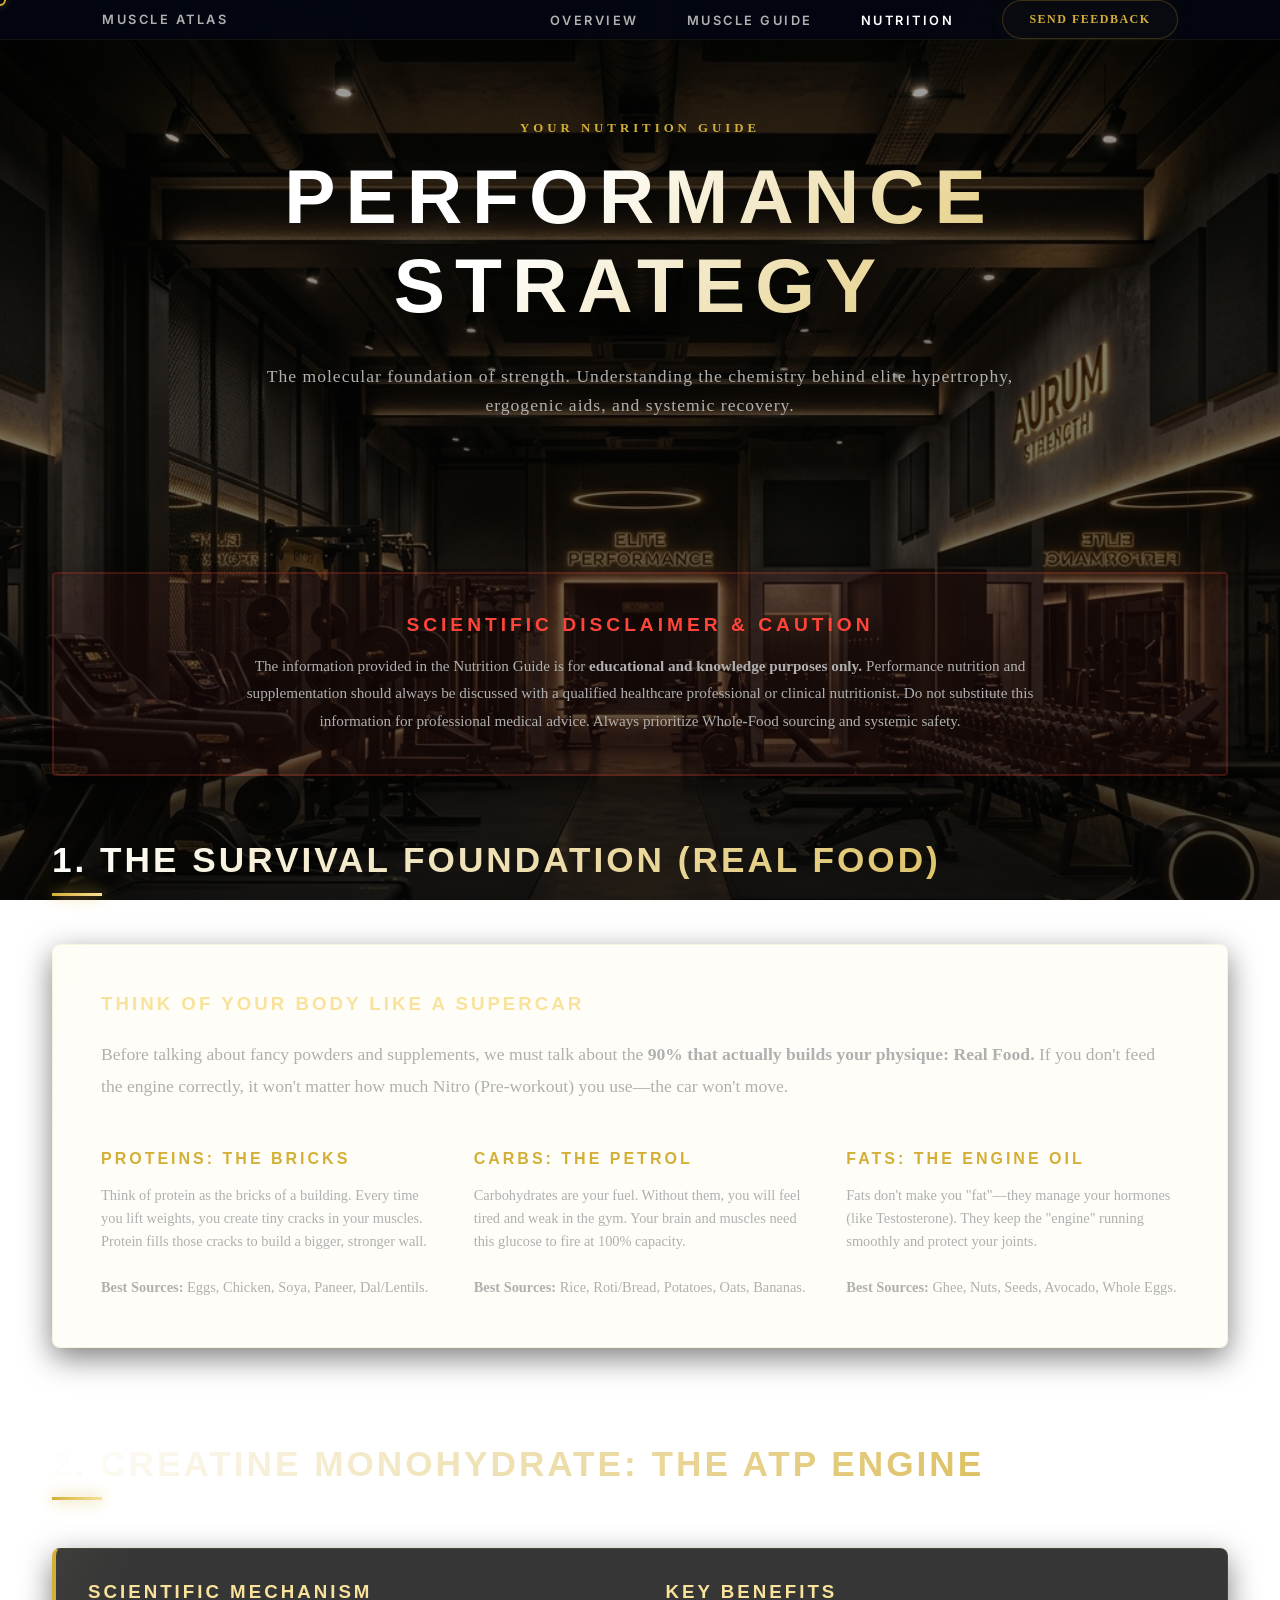
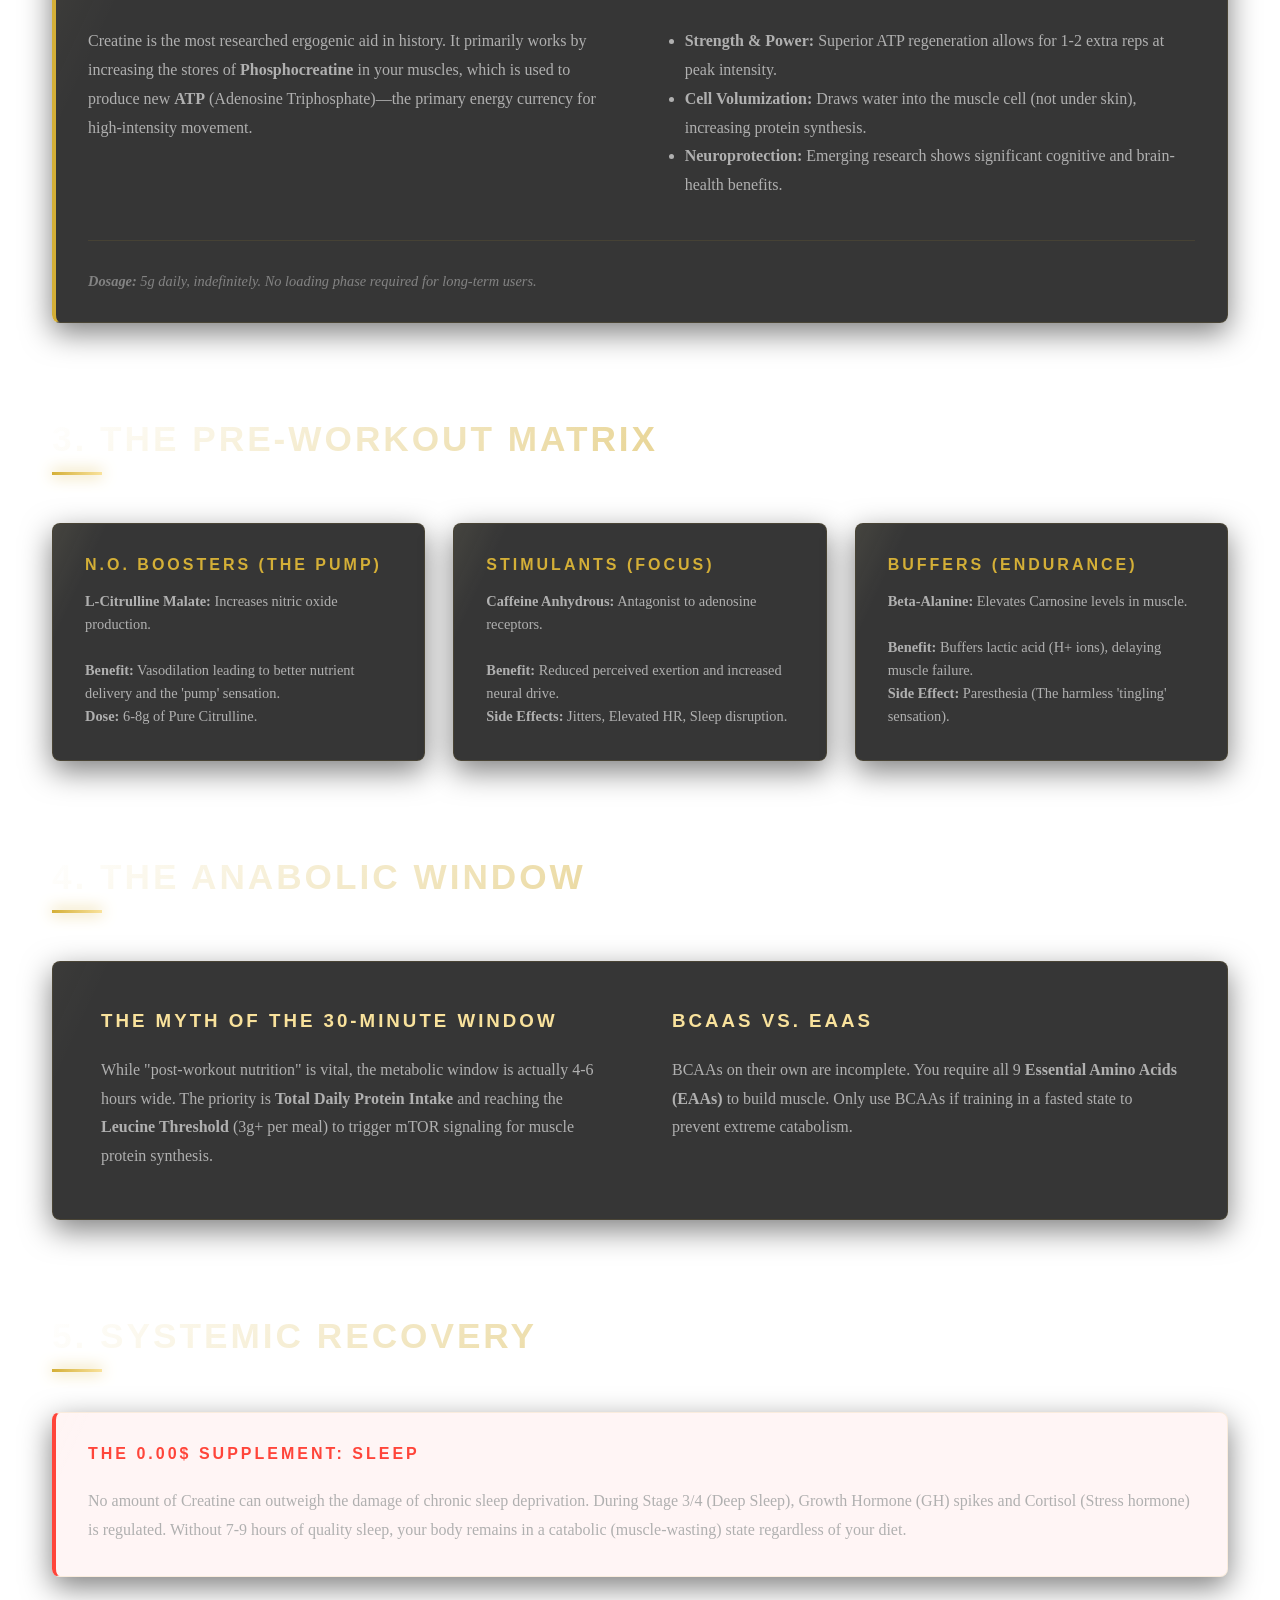
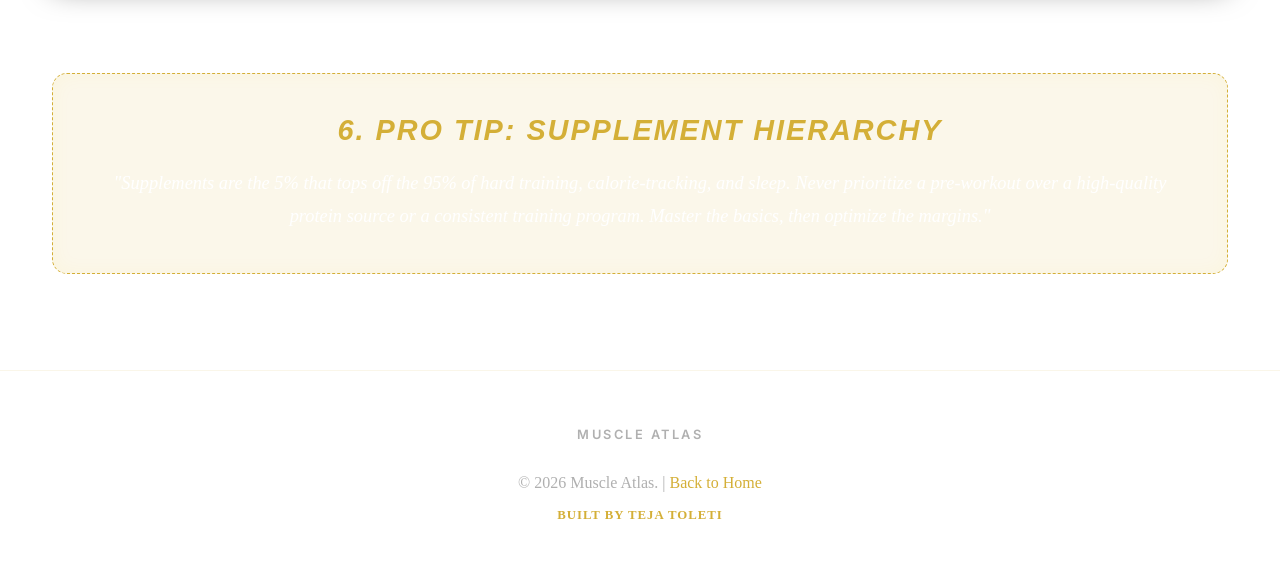
==== nutrition.html @ 6ab1ec45 "Initial commit: Muscle Atlas deployment platform" ====
<!DOCTYPE html>
<html lang="en">
<head>
    <meta charset="UTF-8">
    <meta name="viewport" content="width=device-width, initial-scale=1.0">
    <title>Nutrition Guide | Performance Supplements & Nutrition</title>
    <link rel="stylesheet" href="css/style.css">
</head>
<body style="background: linear-gradient(rgba(5, 5, 5, 0.35), rgba(5, 5, 5, 0.75)), url('assets/hero_bg.png'); background-attachment: fixed; background-size: cover;">
    <nav>
        <a href="index.html" class="logo">MUSCLE ATLAS</a>
        <ul class="nav-links">
            <li><a href="index.html" class="nav-link">Overview</a></li>
            <li><a href="index.html#atlas" class="nav-link">Muscle Guide</a></li>
            <li><a href="nutrition.html" class="nav-link active">Nutrition</a></li>
            <li><a href="mailto:tejatoleti12@gmail.com?subject=Muscle%20Atlas%20Feedback" id="feedback-btn" class="btn btn-pill-glow">Send Feedback</a></li>
        </ul>
    </nav>

    <header class="muscle-hero" style="background: transparent; height: 60vh; display: flex; align-items: center; justify-content: center; text-align: center; position: relative;">
        <div class="container content-section" style="position:relative; z-index:1;">
            <p style="color:var(--accent-color); font-weight:700; letter-spacing:4px; font-size:0.8rem; text-transform:uppercase; margin-bottom:1rem;">YOUR NUTRITION GUIDE</p>
            <h1 style="font-size:clamp(2.5rem,6vw,5rem); color: var(--text-primary); letter-spacing: 10px; margin-bottom: 2rem;">PERFORMANCE STRATEGY</h1>
            <p style="color:var(--text-secondary); font-weight:500; letter-spacing:1px; font-size:1.1rem; max-width: 750px; margin: 0 auto; line-height: 1.6;">
                The molecular foundation of strength. Understanding the chemistry behind elite hypertrophy, ergogenic aids, and systemic recovery.
            </p>
        </div>
    </header>

    <section class="container" style="margin-top: 2rem;">
        
        <!-- 0. KNOWLEDGE & SAFETY PROTOCOL (Cautionary Phase) -->
        <div class="content-section" style="margin-bottom: 4rem;">
            <div class="glass-card" style="background: rgba(255, 69, 58, 0.05); border: 2px solid rgba(255, 69, 58, 0.2); border-radius: 4px; padding: 2.5rem; text-align: center;">
                <h2 style="color: #ff453a; font-size: 1.2rem; letter-spacing: 4px; margin-bottom: 1rem;">SCIENTIFIC DISCLAIMER & CAUTION</h2>
                <p style="color: var(--text-secondary); max-width: 800px; margin: 0 auto; line-height: 1.8; font-size: 0.95rem;">
                    The information provided in the Nutrition Guide is for <strong>educational and knowledge purposes only.</strong> Performance nutrition and supplementation should always be discussed with a qualified healthcare professional or clinical nutritionist. Do not substitute this information for professional medical advice. Always prioritize Whole-Food sourcing and systemic safety.
                </p>
            </div>
        </div>

        <!-- 1. The Real Food Foundation (Updated numbering) -->
        <div class="content-section" style="margin-bottom: 6rem;">
            <h2 class="section-title" style="text-align: left; color: var(--text-primary); margin-bottom: 3rem;">1. THE SURVIVAL FOUNDATION (REAL FOOD)</h2>
            <div class="glass-card" style="padding: 3rem; background: rgba(212, 175, 55, 0.03);">
                <div style="margin-bottom: 3rem;">
                    <h3 style="color: var(--highlight-gold); margin-bottom: 1.5rem;">Think of your Body like a Supercar</h3>
                    <p style="color: var(--text-secondary); line-height: 1.8; font-size: 1.1rem;">
                        Before talking about fancy powders and supplements, we must talk about the <strong>90% that actually builds your physique: Real Food.</strong> If you don't feed the engine correctly, it won't matter how much Nitro (Pre-workout) you use—the car won't move.
                    </p>
                </div>

                <div class="grid-cols-3" style="gap: 2.5rem;">
                    <div>
                        <h4 style="color: var(--accent-color); margin-bottom: 1rem;">Proteins: The Bricks</h4>
                        <p style="color: var(--text-secondary); font-size: 0.9rem; line-height: 1.6;">
                            Think of protein as the bricks of a building. Every time you lift weights, you create tiny cracks in your muscles. Protein fills those cracks to build a bigger, stronger wall.<br><br>
                            <strong>Best Sources:</strong> Eggs, Chicken, Soya, Paneer, Dal/Lentils.
                        </p>
                    </div>
                    <div>
                        <h4 style="color: var(--accent-color); margin-bottom: 1rem;">Carbs: The Petrol</h4>
                        <p style="color: var(--text-secondary); font-size: 0.9rem; line-height: 1.6;">
                            Carbohydrates are your fuel. Without them, you will feel tired and weak in the gym. Your brain and muscles need this glucose to fire at 100% capacity.<br><br>
                            <strong>Best Sources:</strong> Rice, Roti/Bread, Potatoes, Oats, Bananas.
                        </p>
                    </div>
                    <div>
                        <h4 style="color: var(--accent-color); margin-bottom: 1rem;">Fats: The Engine Oil</h4>
                        <p style="color: var(--text-secondary); font-size: 0.9rem; line-height: 1.6;">
                            Fats don't make you "fat"—they manage your hormones (like Testosterone). They keep the "engine" running smoothly and protect your joints.<br><br>
                            <strong>Best Sources:</strong> Ghee, Nuts, Seeds, Avocado, Whole Eggs.
                        </p>
                    </div>
                </div>
            </div>
        </div>

        <!-- 2. Creatine Monohydrate -->
        <div class="content-section" style="margin-bottom: 6rem;">
            <h2 class="section-title" style="text-align: left; color: var(--text-primary); margin-bottom: 3rem;">2. CREATINE MONOHYDRATE: THE ATP ENGINE</h2>
            <div class="glass-card" style="border-left: 4px solid var(--accent-color);">
                <div class="grid-cols-2" style="gap: 3rem;">
                    <div>
                        <h3 style="color: var(--highlight-gold); margin-bottom: 1.5rem;">Scientific Mechanism</h3>
                        <p style="color: var(--text-secondary); line-height: 1.8; font-size: 1rem;">
                            Creatine is the most researched ergogenic aid in history. It primarily works by increasing the stores of <strong>Phosphocreatine</strong> in your muscles, which is used to produce new <strong>ATP</strong> (Adenosine Triphosphate)—the primary energy currency for high-intensity movement.
                        </p>
                    </div>
                    <div>
                        <h3 style="color: var(--highlight-gold); margin-bottom: 1.5rem;">Key Benefits</h3>
                        <ul style="color: var(--text-secondary); line-height: 1.8; padding-left: 1.2rem;">
                            <li><strong>Strength & Power:</strong> Superior ATP regeneration allows for 1-2 extra reps at peak intensity.</li>
                            <li><strong>Cell Volumization:</strong> Draws water into the muscle cell (not under skin), increasing protein synthesis.</li>
                            <li><strong>Neuroprotection:</strong> Emerging research shows significant cognitive and brain-health benefits.</li>
                        </ul>
                    </div>
                </div>
                <div style="margin-top: 2.5rem; padding-top: 2rem; border-top: 1px solid rgba(212, 175, 55, 0.1);">
                    <p style="color: var(--text-muted); font-size: 0.9rem; font-style: italic;">
                        <strong>Dosage:</strong> 5g daily, indefinitely. No loading phase required for long-term users.
                    </p>
                </div>
            </div>
        </div>

        <!-- 3. Pre-Workout Optimization -->
        <div class="content-section" style="margin-bottom: 6rem;">
            <h2 class="section-title" style="text-align: left; color: var(--text-primary); margin-bottom: 3rem;">3. THE PRE-WORKOUT MATRIX</h2>
            <div class="grid-cols-3">
                <div class="glass-card">
                    <h4 style="color: var(--accent-color); margin-bottom: 1rem;">N.O. Boosters (The Pump)</h4>
                    <p style="color: var(--text-secondary); font-size: 0.9rem; line-height: 1.6;">
                        <strong>L-Citrulline Malate:</strong> Increases nitric oxide production. <br><br>
                        <strong>Benefit:</strong> Vasodilation leading to better nutrient delivery and the 'pump' sensation. <br>
                        <strong>Dose:</strong> 6-8g of Pure Citrulline.
                    </p>
                </div>
                <div class="glass-card">
                    <h4 style="color: var(--accent-color); margin-bottom: 1rem;">Stimulants (Focus)</h4>
                    <p style="color: var(--text-secondary); font-size: 0.9rem; line-height: 1.6;">
                        <strong>Caffeine Anhydrous:</strong> Antagonist to adenosine receptors.<br><br>
                        <strong>Benefit:</strong> Reduced perceived exertion and increased neural drive. <br>
                        <strong>Side Effects:</strong> Jitters, Elevated HR, Sleep disruption.
                    </p>
                </div>
                <div class="glass-card">
                    <h4 style="color: var(--accent-color); margin-bottom: 1rem;">Buffers (Endurance)</h4>
                    <p style="color: var(--text-secondary); font-size: 0.9rem; line-height: 1.6;">
                        <strong>Beta-Alanine:</strong> Elevates Carnosine levels in muscle.<br><br>
                        <strong>Benefit:</strong> Buffers lactic acid (H+ ions), delaying muscle failure.<br>
                        <strong>Side Effect:</strong> Paresthesia (The harmless 'tingling' sensation).
                    </p>
                </div>
            </div>
        </div>

        <!-- 4. Anabolic Timing & BCAAs -->
        <div class="content-section" style="margin-bottom: 6rem;">
            <h2 class="section-title" style="text-align: left; color: var(--text-primary); margin-bottom: 3rem;">4. THE ANABOLIC WINDOW</h2>
            <div class="glass-card" style="padding: 3rem;">
                <div class="grid-cols-2" style="gap: 4rem;">
                    <div>
                        <h3 style="color: var(--highlight-gold); margin-bottom: 1.5rem;">The Myth of the 30-Minute Window</h3>
                        <p style="color: var(--text-secondary); line-height: 1.8;">
                            While "post-workout nutrition" is vital, the metabolic window is actually 4-6 hours wide. The priority is <strong>Total Daily Protein Intake</strong> and reaching the <strong>Leucine Threshold</strong> (3g+ per meal) to trigger mTOR signaling for muscle protein synthesis.
                        </p>
                    </div>
                    <div>
                        <h3 style="color: var(--highlight-gold); margin-bottom: 1.5rem;">BCAAs vs. EAAs</h3>
                        <p style="color: var(--text-secondary); line-height: 1.8;">
                            BCAAs on their own are incomplete. You require all 9 <strong>Essential Amino Acids (EAAs)</strong> to build muscle. Only use BCAAs if training in a fasted state to prevent extreme catabolism.
                        </p>
                    </div>
                </div>
            </div>
        </div>

        <!-- 5. Sleep & Cortisol -->
        <div class="content-section" style="margin-bottom: 6rem;">
            <h2 class="section-title" style="text-align: left; color: var(--text-primary);">5. SYSTEMIC RECOVERY</h2>
            <div class="glass-card" style="background: rgba(255, 69, 58, 0.05); border-left: 4px solid #ff453a;">
                <h4 style="color: #ff453a; margin-bottom: 1.5rem;">The 0.00$ Supplement: Sleep</h4>
                <p style="color: var(--text-secondary); line-height: 1.8;">
                    No amount of Creatine can outweigh the damage of chronic sleep deprivation. During Stage 3/4 (Deep Sleep), Growth Hormone (GH) spikes and Cortisol (Stress hormone) is regulated. Without 7-9 hours of quality sleep, your body remains in a catabolic (muscle-wasting) state regardless of your diet.
                </p>
            </div>
        </div>

        <!-- 6. Pro Tip -->
        <div class="content-section pro-tip" style="margin-bottom: 6rem;">
            <h2>6. PRO TIP: SUPPLEMENT HIERARCHY</h2>
            <p>"Supplements are the 5% that tops off the 95% of hard training, calorie-tracking, and sleep. Never prioritize a pre-workout over a high-quality protein source or a consistent training program. Master the basics, then optimize the margins."</p>
        </div>

    </section>

    <footer style="text-align: center; padding: 3rem 0; border-top: 1px solid rgba(201, 162, 39, 0.1); margin-top: 4rem;">
        <div class="logo" style="margin-bottom: 1.5rem;"><a href="index.html" style="color: inherit; text-decoration: none;">MUSCLE ATLAS</a></div>
        <p style="margin-bottom: 1rem; color: var(--text-secondary);">&copy; 2026 Muscle Atlas. | <a href="index.html" style="color: var(--accent-color); text-decoration: none;">Back to Home</a></p>
        <p style="font-weight: 600; color: var(--accent-color); letter-spacing: 1px; font-size: 0.8rem; text-transform: uppercase;">Built by Teja Toleti</p>
    </footer>

    <!-- Static Navigation Elements -->
    <div class="cinematic-atlas-ring"></div>
    <div class="page-sweep"></div>
    
    <script src="js/main.js"></script>
</body>
</html>
---- css/style.css ----
@import url('https://fonts.googleapis.com/css2?family=Inter:wght@300;400;500;600;700;800&family=Orbitron:wght@600;700;800;900&display=swap');

/* ═══════════════════════════════════════════
   DESIGN SYSTEM — MUSCLE ATLAS
   Cyberpunk / High-Voltage Neon Theme
   ═══════════════════════════════════════════ */

:root {
    --bg-dark: #020202;
    --bg-darker: #050505;
    --text-primary: #ffffff;
    --text-secondary: #b0b0b0;
    --text-muted: #838383;
    --accent-color: #d4af37; /* Metallic Gold */
    --accent-glow: rgba(212, 175, 55, 0.1);
    --secondary-gold: #aa8a3a;
    --highlight-gold: #f9e29c;
    --card-bg: rgba(10, 10, 10, 0.82);
    --border-color: rgba(212, 175, 55, 0.12);
    --glass-blur: 16px;
    --transition-smooth: transform 0.6s cubic-bezier(0.16,1,0.3,1), opacity 0.6s cubic-bezier(0.16,1,0.3,1), border-color 0.6s cubic-bezier(0.16,1,0.3,1);
    --transition-fast: transform 0.3s cubic-bezier(0.25,0.46,0.45,0.94), opacity 0.3s cubic-bezier(0.25,0.46,0.45,0.94);
    --gold-shine: linear-gradient(
        120deg,
        transparent 0%,
        transparent 40%,
        rgba(255, 255, 255, 0.35) 50%,
        transparent 60%,
        transparent 100%
    );
}

* {
    margin: 0;
    padding: 0;
    box-sizing: border-box;
    -webkit-font-smoothing: antialiased;
    -moz-osx-font-smoothing: grayscale;
}

html {
    scroll-behavior: smooth;
    overflow-x: hidden;
    width: 100%;
}

body {
    background-color: var(--bg-dark);
    background-image: radial-gradient(circle at top right, rgba(201, 162, 39, 0.05), transparent 40%),
                      radial-gradient(circle at bottom left, rgba(255, 215, 0, 0.03), transparent 40%);
    color: var(--text-primary);
    overflow-x: hidden;
    width: 100%;
    position: relative;
}

h1, h2, h3, h4, h5 {
    font-family: 'Outfit', sans-serif;
    letter-spacing: 3px;
    font-weight: 800;
    text-transform: uppercase;
}

/* ───────────────────────────────────────
   PURE GOLD SWARM BACKGROUND
─────────────────────────────────────── */
.bg-visuals {
    position: fixed;
    inset: 0;
    z-index: -20;
    overflow: hidden;
    pointer-events: none;
    background: #020202; /* Total darkness for the gold swarm */
}

.bg-ambient-glow {
    position: fixed;
    inset: 0;
    z-index: -19;
    background: radial-gradient(circle at 50% 50%, rgba(212, 175, 55, 0.01) 0%, transparent 80%);
    pointer-events: none;
}

/* ───────────────────────────────────────
   WORLD-CLASS PAGE TRANSITIONS
─────────────────────────────────────── */
body.is-loading {
    opacity: 0;
    pointer-events: none;
    will-change: opacity;
}

body.is-transitioning {
    opacity: 0.5;
    transform: scale(0.995);
    filter: blur(2px);
    pointer-events: none;
    transition: opacity 0.4s ease, transform 0.4s ease, filter 0.4s ease;
    will-change: opacity, transform, filter;
}

.page-sweep {
    position: fixed;
    top: 0; 
    left: -110%; 
    width: 110%; 
    height: 100%;
    background: linear-gradient(90deg, transparent, #d4af37, #fef2b2, #d4af37, transparent);
    z-index: 999999999;
    pointer-events: none;
    transform: translate3d(0, 0, 0);
    will-change: transform;
    transition: transform 0.5s cubic-bezier(0.645, 0.045, 0.355, 1);
}

.page-sweep.active {
    transform: translate3d(220%, 0, 0);
}

/* ───────────────────────────────────────
   SECTION REVEAL SYSTEM
─────────────────────────────────────── */
.reveal-section {
    opacity: 0;
    transform: translateY(40px) scale(0.98);
    transition: opacity 1.2s cubic-bezier(0.16, 1, 0.3, 1), transform 1.2s cubic-bezier(0.16, 1, 0.3, 1);
    will-change: transform, opacity;
}

.reveal-section.is-visible {
    opacity: 1;
    transform: translateY(0) scale(1);
}

/* ───────────────────────────────────────
   GLOBAL INTERACTIVE EQUIPMENT BACKGROUND
─────────────────────────────────────── */
#global-equipment-bg {
    position: fixed;
    top: 0; left: 0; width: 100vw; height: 100vh;
    pointer-events: none;
    z-index: -2;
    overflow: hidden;
}

.equip-item {
    position: absolute;
    transition: transform 0.4s cubic-bezier(0.2, 0.8, 0.2, 1);
    will-change: transform;
    display: flex;
    justify-content: center;
    align-items: center;
    pointer-events: auto; /* allow hover */
}

.equip-item svg, .equip-item .emoji-wrapper {
    width: 100%; height: 100%;
    overflow: visible;
    transition: transform 0.4s cubic-bezier(0.2, 0.8, 0.2, 1), opacity 0.4s cubic-bezier(0.2, 0.8, 0.2, 1), filter 0.4s cubic-bezier(0.2, 0.8, 0.2, 1);
    stroke-linecap: round;
    stroke-linejoin: round;
}
.equip-item .emoji-wrapper {
    color: transparent;
    text-shadow: 0 0 0 currentColor;
    display: flex;
    justify-content: center;
    align-items: center;
}

/* Depth Layers */
.layer-bg svg, .layer-bg .emoji-wrapper {
    opacity: 0.85;
    filter: drop-shadow(0 0 15px currentColor) drop-shadow(0 0 30px currentColor);
}

.layer-mid svg, .layer-mid .emoji-wrapper {
    opacity: 0.85;
    filter: drop-shadow(0 0 15px currentColor) drop-shadow(0 0 30px currentColor);
}

.layer-fg svg, .layer-fg .emoji-wrapper {
    opacity: 0.85;
    filter: drop-shadow(0 0 15px currentColor) drop-shadow(0 0 30px currentColor);
}

/* Hover enhancement */
.equip-item:hover {
    z-index: 10;
}
.equip-item:hover svg, .equip-item:hover .emoji-wrapper {
    opacity: 0.95;
    filter: drop-shadow(0 0 16px currentColor) drop-shadow(0 0 32px currentColor) blur(0px);
    transform: scale(1.08) rotate(3deg);
}

/* ───────────────────────────────────────
   GLASS CARD
─────────────────────────────────────── */
.glass-card {
    background: var(--card-bg);
    backdrop-filter: blur(var(--glass-blur));
    -webkit-backdrop-filter: blur(var(--glass-blur));
    border: 1px solid var(--border-color);
    border-radius: 4px;
    padding: 2.5rem;
    transition: transform 0.4s cubic-bezier(0.16, 1, 0.3, 1), border-color 0.4s cubic-bezier(0.16, 1, 0.3, 1), box-shadow 0.4s cubic-bezier(0.16, 1, 0.3, 1);
    box-shadow: 0 10px 30px rgba(0, 0, 0, 0.5);
    position: relative;
    overflow: hidden;
}

.glass-card::before {
    content: '';
    position: absolute;
    top: 0; left: 0; width: 100%; height: 1px;
    background: linear-gradient(90deg, transparent, var(--accent-color), transparent);
    opacity: 0.3;
}

.glass-card:hover {
    border-color: rgba(212, 175, 55, 0.5);
    box-shadow: 0 25px 60px rgba(0, 0, 0, 0.6), 0 0 30px rgba(170, 138, 58, 0.15);
    transform: translateY(-10px) scale(1.02);
}

/* ───────────────────────────────────────
   ANIMATIONS
─────────────────────────────────────── */
@keyframes fadeInUp {
    from { opacity: 0; transform: translateY(32px); }
    to   { opacity: 1;  }
}
@keyframes fadeIn {
    from { opacity: 0; transform: translateY(16px); }
    to   { opacity: 1;  }
}
@keyframes scaleIn {
    from { opacity: 0; transform: scale(0.94); }
    to   { opacity: 1; transform: scale(1); }
}
@keyframes gradientShift {
    0%, 100% { background-position: 0% 50%; }
    50%       { background-position: 100% 50%; }
}

.animate-fade-in { animation: fadeInUp 0.9s cubic-bezier(0.16, 1, 0.3, 1) forwards; }

/* Intersection reveal for cards */
.glass-card {
    opacity: 0;
    animation: fadeInUp 0.7s cubic-bezier(0.16, 1, 0.3, 1) forwards;
    animation-delay: var(--delay, 0s);
}

/* ───────────────────────────────────────
   SECTION LAYOUT
─────────────────────────────────────── */
section {
    padding: var(--section-padding);
    max-width: 1500px;
    margin: 0 auto;
}

/* Atlas section tighter spacing from hero */
section#atlas {
    padding-top: 60px;
}

.container { width: 100%; }

/* ───────────────────────────────────────
   BUTTONS
─────────────────────────────────────── */
.btn {
    display: inline-flex;
    align-items: center;
    justify-content: center;
    padding: 14px 36px;
    border-radius: 100px;
    text-decoration: none;
    font-weight: 700;
    font-size: 0.82rem;
    transition: transform 0.3s cubic-bezier(0.16, 1, 0.3, 1), background 0.3s ease, color 0.3s ease, box-shadow 0.3s ease;
    cursor: pointer;
    border: none;
    text-transform: uppercase;
    letter-spacing: 1.8px;
    position: relative;
    overflow: hidden;
}

.btn-primary {
    display: inline-block;
    padding: 1.1rem 3rem;
    background: linear-gradient(135deg, var(--secondary-gold) 0%, var(--accent-color) 100%);
    color: #020202;
    font-weight: 800;
    text-decoration: none;
    border-radius: 2px;
    border: 1px solid var(--highlight-gold);
    transition: var(--transition-smooth);
    letter-spacing: 3px;
    text-transform: uppercase;
    position: relative;
    overflow: hidden;
    box-shadow: 0 10px 30px rgba(0, 0, 0, 0.4), 0 0 20px rgba(212, 175, 55, 0.1);
}

.btn-primary::after {
    content: '';
    position: absolute;
    top: 0; left: -100%; width: 60%; height: 100%;
    background: linear-gradient(to right, transparent, rgba(255, 255, 255, 0.4), transparent);
    transform: skewX(-25deg);
    transition: none;
}

.btn-primary:hover::after {
    animation: goldShineBtn 0.7s ease-out forwards;
}

@keyframes goldShineBtn {
    0% { left: -100%; }
    100% { left: 200%; }
}

.btn-primary:hover {
    transform: translateY(-4px) scale(1.03);
    box-shadow: 0 15px 40px rgba(0, 0, 0, 0.5), 0 0 30px rgba(212, 175, 55, 0.25);
    background: linear-gradient(135deg, var(--accent-color) 0%, var(--highlight-gold) 100%);
}

.btn-outline {
    background: rgba(255, 215, 0, 0.04);
    border: 1px solid rgba(255, 215, 0, 0.3);
    color: var(--accent-color);
    backdrop-filter: blur(10px);
    border-radius: 0;
    text-shadow: 0 0 5px rgba(255, 215, 0, 0.4);
}
.btn-outline:hover {
    background: var(--accent-color);
    color: #050505;
    border-color: var(--accent-color);
    transform: translateY(-3px);
}

/* ───────────────────────────────────────
   LAYOUT UTILITIES
─────────────────────────────────────── */
.grid-cols-3 {
    display: grid;
    grid-template-columns: repeat(auto-fit, minmax(280px, 1fr));
    gap: 1.75rem;
}

.grid-cols-2 {
    display: grid;
    grid-template-columns: repeat(auto-fit, minmax(300px, 1fr));
    gap: 1.75rem;
}

.section-title {
    font-size: 2.2rem;
    margin-bottom: 2.5rem;
    text-align: center;
    position: relative;
    background: linear-gradient(135deg, var(--text-primary), var(--accent-color));
    -webkit-background-clip: text;
    -webkit-text-fill-color: transparent;
    background-clip: text;
}

.section-title::after {
    content: '';
    display: block;
    width: 50px;
    height: 3px;
    background: linear-gradient(90deg, var(--accent-color), var(--highlight-gold));
    margin: 0.8rem auto 0;
    border-radius: 0;
    box-shadow: 0 0 15px var(--accent-color);
}

/* Atlas section title left-aligned override */
section#atlas .section-title,
.content-section .section-title {
    text-align: left;
}
section#atlas .section-title::after,
.content-section .section-title::after {
    margin-left: 0;
}

/* ───────────────────────────────────────
   NAVBAR
─────────────────────────────────────── */
nav {
    height: var(--nav-height);
    display: flex;
    justify-content: space-between;
    align-items: center;
    padding: 0 8%;
    position: fixed;
    top: 0;
    width: 100%;
    z-index: 1000;
    background: rgba(3, 7, 18, 0.85);
    backdrop-filter: blur(12px);
    -webkit-backdrop-filter: blur(12px);
    border-bottom: 1px solid rgba(201, 162, 39, 0.08);
    transition: transform 0.4s cubic-bezier(0.16, 1, 0.3, 1);
}

.nav-links {
    display: flex;
    gap: 3rem;
    list-style: none;
    align-items: center;
}

.logo, .nav-link {
    text-decoration: none;
    color: var(--text-secondary);
    font-weight: 600;
    font-size: 0.8rem;
    text-transform: uppercase;
    letter-spacing: 2.5px;
    position: relative;
    padding: 8px 0;
    transition: var(--transition-fast);
    font-family: 'Inter', sans-serif;
}

.logo::after, .nav-link::after {
    content: '';
    position: absolute;
    bottom: 0;
    left: 50%;
    width: 0;
    height: 1px;
    background: linear-gradient(90deg, var(--accent-color), var(--accent-purple));
    transition: all 0.4s cubic-bezier(0.16, 1, 0.3, 1);
    box-shadow: 0 0 8px var(--accent-glow);
    transform: translateX(-50%);
}

.logo:hover, .logo.active,
.nav-link:hover, .nav-link.active {
    color: var(--text-primary);
}

.logo:hover::after, .logo.active::after,
.nav-link:hover::after, .nav-link.active::after {
    width: 100%;
}

/* Feedback Button */
.btn-pill-glow {
    background: rgba(201, 162, 39, 0.04);
    border: 1px solid rgba(201, 162, 39, 0.25);
    color: var(--accent-color);
    border-radius: 100px;
    padding: 11px 26px;
    font-size: 0.75rem;
    font-weight: 700;
    text-transform: uppercase;
    letter-spacing: 1.5px;
    transition: var(--transition-smooth);
    box-shadow: 0 0 20px rgba(201, 162, 39, 0.05);
    position: relative;
    overflow: hidden;
    backdrop-filter: blur(10px);
}

.btn-pill-glow:hover {
    background: linear-gradient(135deg, var(--accent-color), var(--highlight-gold));
    color: #030712;
    box-shadow: 0 0 40px rgba(201, 162, 39, 0.4);
    transform: translateY(-3px);
    border-color: var(--accent-color);
}

/* ───────────────────────────────────────
   HERO
─────────────────────────────────────── */
header {
    perspective: 1200px;
    position: relative;
}

/* Anatomical body flanks */
.hero-visual {
    position: absolute;
    top: 50%;
    width: 32%;
    height: 88%;
    z-index: 0;
    pointer-events: none;
    transform-style: preserve-3d;
    transition: transform 0.18s cubic-bezier(0.16, 1, 0.3, 1);
}

.hero-left {
    left: -2%;
    opacity: 0.22;
    transform: translateY(-50%);
    filter: drop-shadow(0 0 40px rgba(201, 162, 39, 0.25));
}

.hero-right {
    right: -2%;
    opacity: 0.18;
    transform: translateY(-50%);
    filter: drop-shadow(0 0 40px rgba(255, 215, 0, 0.25));
}

.hero-visual svg {
    width: 100%;
    height: 100%;
}

/* Cursor spotlight */
.cursor-glow {
    position: fixed;
    width: 350px;
    height: 350px;
    background: radial-gradient(circle, rgba(201, 162, 39, 0.06) 0%, transparent 70%);
    border-radius: 50%;
    pointer-events: none;
    z-index: 1;
    transform: translate(-50%, -50%);
    opacity: 0;
    transition: opacity 0.4s ease;
}

header:hover .cursor-glow { opacity: 1; }

/* Glowing grid overlay in hero */
.bg-glow-lines {
    position: absolute;
    inset: 0;
    pointer-events: none;
    z-index: 0;
    background-image:
        linear-gradient(rgba(201, 162, 39, 0.04) 1px, transparent 1px),
        linear-gradient(90deg, rgba(201, 162, 39, 0.04) 1px, transparent 1px);
    background-size: 80px 80px;
    mask-image: radial-gradient(ellipse 70% 70% at center, black 30%, transparent 80%);
}

/* ───────────────────────────────────────
   HERO → ATLAS SECTION CONNECTOR
─────────────────────────────────────── */
.section-connector {
    display: flex;
    align-items: center;
    justify-content: center;
    gap: 1.5rem;
    padding: 20px 0;
    opacity: 0.35;
}
.section-connector hr {
    flex: 1;
    border: none;
    height: 1px;
    background: linear-gradient(90deg, transparent, var(--accent-color), transparent);
    max-width: 180px;
}
.section-connector span {
    font-size: 0.65rem;
    letter-spacing: 3px;
    color: var(--accent-color);
    text-transform: uppercase;
}

/* ───────────────────────────────────────
   MUSCLE ICONS
─────────────────────────────────────── */
.muscle-icon {
    width: 44px;
    height: 44px;
    margin-bottom: 1.25rem;
    stroke: var(--accent-color);
    stroke-width: 1.4;
    fill: none;
    opacity: 0.75;
    transition: var(--transition-smooth);
    display: block;
}

.glass-card:hover .muscle-icon {
    opacity: 1;
    stroke: var(--highlight-gold);
    transform: scale(1.15) translateY(-5px);
    filter: drop-shadow(0 0 15px rgba(255, 243, 176, 0.7));
}

/* ───────────────────────────────────────
   SECTION TITLE / CONTENT
─────────────────────────────────────── */
.content-section { margin-bottom: 5rem; }

/* ───────────────────────────────────────
   MUSCLE PAGE HERO
─────────────────────────────────────── */
.muscle-hero {
    height: 56vh;
    min-height: 380px;
    display: flex;
    align-items: center;
    justify-content: center;
    text-align: center;
    position: relative;
    overflow: hidden;
    background: radial-gradient(ellipse 80% 70% at center, rgba(201, 162, 39, 0.1) 0%, transparent 70%);
}

.muscle-hero svg {
    position: absolute;
    width: 70%;
    max-width: 500px;
    height: 80%;
    opacity: 0.1;
    z-index: 0;
    filter: blur(1.5px) saturate(1.5);
}

/* ───────────────────────────────────────
   FOOTER
─────────────────────────────────────── */
footer {
    border-top: 1px solid rgba(201, 162, 39, 0.1);
}

/* ───────────────────────────────────────
   TYPOGRAPHY COLOR ACCENTS
─────────────────────────────────────── */
.luxury-title {
    font-size: clamp(2.5rem, 8.5vw, 7.5rem);
    font-weight: 900;
    letter-spacing: 0.1em;
    position: relative;
    display: flex;
    justify-content: center;
    align-items: center;
    z-index: 2;
    cursor: default;
    /* Base gold drop shadow for the whole title */
    filter: drop-shadow(0 0 20px rgba(212, 175, 55, 0.3));
}

/* Each letter owns its color — no gradient clip, so color keyframes work */
.magic-letter {
    display: inline-block;
    will-change: transform, color;
    color: #d4af37;
    -webkit-text-fill-color: currentColor;
    background: none;
    /* Each letter gets its own phase via --i, creating a wave effect */
    animation: letterLive 2.8s infinite ease-in-out;
    animation-delay: calc(var(--i) * 0.18s);
}

/* Hover deepens the effect */
.luxury-title:hover .magic-letter {
    animation: letterJumpDeep 0.55s cubic-bezier(0.68, -0.55, 0.265, 1.55) both;
    animation-delay: calc(var(--i) * 0.04s);
}

/* ─── 5 DISTINCT LETTER PERSONALITY ANIMATIONS ─────────────────────────── */

/* 1. SPIN: Full 360 rotation + color shift */
@keyframes letterSpin {
    0%   { transform: translateY(0)     rotate(0deg)    scale(1);    color: #d4af37; }
    20%  { transform: translateY(-30px) rotate(180deg)  scale(1.2);  color: #ff9800; }
    40%  { transform: translateY(-60px) rotate(360deg)  scale(0.8);  color: #fff176; }
    70%  { transform: translateY(15px)  rotate(380deg)  scale(1.1);  color: #ff6f00; }
    85%  { transform: translateY(-5px)  rotate(355deg)  scale(0.95); color: #ffd54f; }
    100% { transform: translateY(0)     rotate(360deg)  scale(1);    color: #d4af37; }
}

/* 2. DROP: Plunge down far, elastic snap back */
@keyframes letterDrop {
    0%   { transform: translateY(0)    scale(1)    skewX(0);     color: #d4af37; }
    10%  { transform: translateY(-20px) scale(1.1) skewX(-5deg); color: #fff3b0; }
    40%  { transform: translateY(80px)  scale(0.7) skewX(10deg); color: #ef6c00; }
    65%  { transform: translateY(-25px) scale(1.3) skewX(-8deg); color: #ffffff; }
    80%  { transform: translateY(8px)   scale(0.95) skewX(3deg); color: #ffd54f; }
    100% { transform: translateY(0)    scale(1)    skewX(0);     color: #d4af37; }
}

/* 3. FLIPX: Horizontal barrel roll while drifting up */
@keyframes letterFlipX {
    0%   { transform: translateY(0)     rotateX(0deg)   scale(1);    color: #d4af37; }
    25%  { transform: translateY(-40px) rotateX(90deg)  scale(1.15); color: #ff5722; }
    50%  { transform: translateY(-20px) rotateX(180deg) scale(0.85); color: #ffeb3b; }
    75%  { transform: translateY(10px)  rotateX(270deg) scale(1.05); color: #ff9800; }
    100% { transform: translateY(0)     rotateX(360deg) scale(1);    color: #d4af37; }
}

/* 4. ORBIT: Arc-trajectory like a thrown ball */
@keyframes letterOrbit {
    0%   { transform: translate(0,0)       rotate(0)    scale(1);    color: #d4af37; }
    20%  { transform: translate(15px,-50px) rotate(60deg)  scale(1.2);  color: #fff176; }
    40%  { transform: translate(30px,-20px) rotate(120deg) scale(0.9);  color: #ef9a9a; }
    60%  { transform: translate(10px, 30px) rotate(200deg) scale(1.1);  color: #ffffff; }
    80%  { transform: translate(-10px,10px) rotate(300deg) scale(0.95); color: #ffd54f; }
    100% { transform: translate(0,0)       rotate(360deg) scale(1);    color: #d4af37; }
}

/* 5. BOUNCESKEW: Stretch + skew + slam */
@keyframes letterBounceSkew {
    0%   { transform: scaleY(1)    scaleX(1)   skewX(0)    translateY(0);    color: #d4af37; }
    15%  { transform: scaleY(1.4)  scaleX(0.7) skewX(-15deg) translateY(-35px); color: #ffe082; }
    35%  { transform: scaleY(0.5)  scaleX(1.5) skewX(20deg)  translateY(40px);  color: #ff7043; }
    55%  { transform: scaleY(1.2)  scaleX(0.9) skewX(-8deg)  translateY(-12px); color: #ffffff; }
    75%  { transform: scaleY(0.9)  scaleX(1.05) skewX(4deg)  translateY(5px);   color: #ffd54f; }
    100% { transform: scaleY(1)    scaleX(1)   skewX(0)    translateY(0);    color: #d4af37; }
}

/* Base gentle wave — subtle luxury shimmer */
@keyframes letterLive {
    0%   { transform: translateY(0)    scale(1);        
        @keyframes textReveal {
            0%   { opacity:0; transform: translateY(18px) scale(0.97); letter-spacing: 20px; }
            100% { opacity:1; transform: translateY(0)  scale(1);    letter-spacing: 12px; }
        }

        /* ── Neural Holographic Particles ── */
        .neural-node {
            position: absolute;
            width: 4px; height: 4px;
            background: #d4af37;
            border-radius: 50%;
            pointer-events: none;
            opacity: 0.2;
            z-index: 2;
        }
    color: var(--accent-color); }
    40%  { transform: translateY(-3px) scale(1.02); color: #fff3b0; }
    100% { transform: translateY(0)    scale(1);    color: var(--accent-color); }
}

/* High-Intensity Color Fleet (for intro and hover) */
.magic-letter.is-crazy {
    animation: letterCrazy 0.4s infinite alternate cubic-bezier(0.16, 1, 0.3, 1) !important;
}

@keyframes letterCrazy {
    0%   { color: #00ffff; transform: scale(1.1); filter: drop-shadow(0 0 15px #00ffff); }
    50%  { color: #ffffff; transform: scale(1.2); filter: drop-shadow(0 0 25px #ffffff); }
    100% { color: #ff00ff; transform: scale(1.1); filter: drop-shadow(0 0 15px #ff00ff); }
}

/* Deep jump triggered on hover */
@keyframes letterJumpDeep {
    0%   { transform: translateY(0)     scale(1)    rotate(0);    }
    30%  { transform: translateY(-55px) scale(1.35) rotate(18deg); color: #ff9800; }
    60%  { transform: translateY(12px)  scale(0.88) rotate(-6deg); color: #fff176; }
    100% { transform: translateY(0)     scale(1)    rotate(0);    color: #d4af37; }
}

/* JS-triggered scramble burst */
.is-magic {
    animation: magicScramble 0.25s steps(2, end) infinite !important;
}

@keyframes magicScramble {
    0%   { transform: translate(3px, 2px)  skew(12deg);  color: #ff9800; }
    25%  { transform: translate(-2px,-3px) skew(-10deg); color: #fff176; }
    50%  { transform: translate(-5px, 1px) skew(0deg);   color: #ffffff; }
    75%  { transform: translate(2px, -4px) skew(8deg);   color: #ffd54f; }
    100% { transform: translate(0, 0)      skew(0);      color: #d4af37; }
}

.luxury-title::after {
    content: attr(data-text);
    position: absolute;
    left: 0; top: 0;
    width: 100%; height: 100%;
    background: var(--gold-shine);
    background-size: 200% 100%;
    -webkit-background-clip: text;
    -webkit-text-fill-color: transparent;
    background-clip: text;
    animation: goldShineMove 8s infinite linear;
    pointer-events: none;
}

@keyframes goldShineMove {
    0% { background-position: -150% 0; }
    50% { background-position: 50% 0; }
    100% { background-position: 150% 0; }
}

h1 { 
    background: linear-gradient(135deg, #fff 40%, var(--accent-color) 100%);
    -webkit-background-clip: text; -webkit-text-fill-color: transparent; background-clip: text; 
}

/* ───────────────────────────────────────
   RESPONSIVE
─────────────────────────────────────── */
@media (max-width: 1100px) {
    .hero-visual { width: 38%; }
}

@media (max-width: 768px) {
    :root {
    --bg-dark: #020202;
    --bg-darker: #050505;
    --text-primary: #ffffff;
    --text-secondary: #b0b0b0;
    --text-muted: #838383;
    --accent-color: #d4af37; /* Metallic Gold */
    --accent-glow: rgba(212, 175, 55, 0.1);
    --secondary-gold: #aa8a3a;
    --highlight-gold: #f9e29c;
    --card-bg: rgba(10, 10, 10, 0.82);
    --border-color: rgba(212, 175, 55, 0.12);
    --glass-blur: 16px;
    --transition-smooth: transform 0.6s cubic-bezier(0.16,1,0.3,1), opacity 0.6s cubic-bezier(0.16,1,0.3,1), border-color 0.6s cubic-bezier(0.16,1,0.3,1);
    --transition-fast: transform 0.3s cubic-bezier(0.25,0.46,0.45,0.94), opacity 0.3s cubic-bezier(0.25,0.46,0.45,0.94);
    --gold-shine: linear-gradient(
        120deg,
        transparent 0%,
        transparent 40%,
        rgba(255, 255, 255, 0.35) 50%,
        transparent 60%,
        transparent 100%
    );
}
    .hero-visual { display: none; }
    header h1 { font-size: 2.8rem !important; }
    .nav-links  { gap: 1.5rem; }
    .grid-cols-3 { grid-template-columns: 1fr; }
}


/* ───────────────────────────────────────
   MAGIC-BTN: Autonomous Color-Wave CTAs
─────────────────────────────────────── */
.magic-btn {
    position: relative;
    animation: btnColorWave 3s infinite ease-in-out;
    transition: transform 0.3s ease;
    will-change: color, transform;
}

@keyframes btnColorWave {
    0%   { color: inherit; transform: translateY(0);   }
    15%  { color: #fff176; transform: translateY(-3px); }
    30%  { color: #ff9800; transform: translateY(0);    }
    50%  { color: #ffffff; transform: translateY(-2px); }
    65%  { color: #ffd54f; transform: translateY(0);    }
    80%  { color: #ef5b00; transform: translateY(-1px); }
    100% { color: inherit; transform: translateY(0);    }
}

@keyframes introBlinkBox {
    0%   { background-image: linear-gradient(135deg, #FFD700 0%, #C9A227 100%); background-color: transparent; box-shadow: 0 10px 30px rgba(255, 215, 0, 0.2); }
    10%  { background-image: none; background-color: #00ffff; box-shadow: 0 0 40px #00ffff; }
    25%  { background-image: none; background-color: #ff00ff; box-shadow: 0 0 40px #ff00ff; }
    40%  { background-image: none; background-color: #00ff00; box-shadow: 0 0 40px #00ff00; }
    55%  { background-image: none; background-color: #ff9800; box-shadow: 0 0 40px #ff9800; }
    70%  { background-image: none; background-color: #ffffff; box-shadow: 0 0 45px #ffffff; }
    100% { background-image: linear-gradient(135deg, #FFD700 0%, #C9A227 100%); background-color: transparent; box-shadow: 0 10px 30px rgba(255, 215, 0, 0.2); }
}

.intro-blink-box {
    color: #000 !important;
    animation: introBlinkBox 3s cubic-bezier(0.16, 1, 0.3, 1) both;
    position: relative;
}
.intro-blink-box:hover {
    animation: introBlinkBox 2.5s cubic-bezier(0.16, 1, 0.3, 1) infinite !important;
}

/* Force black text for Nutrition Guide button to match Muscle Atlas aesthetic */
#nutrition-btn.magic-btn {
    color: #000 !important;
    text-shadow: none;
}

.magic-btn:hover {
    animation: btnHoverCrazy 0.5s cubic-bezier(0.68, -0.55, 0.27, 1.55) both;
    letter-spacing: 0.1em;
}

@keyframes btnHoverCrazy {
    0%   { transform: scale(1)    rotate(0);     color: #d4af37; }
    25%  { transform: scale(1.12) rotate(-4deg); color: #ff9800; }
    50%  { transform: scale(0.93) rotate(3deg);  color: #ffffff; }
    75%  { transform: scale(1.06) rotate(-1deg); color: #ffd54f; }
    100% { transform: scale(1)    rotate(0);     color: #d4af37; }
}

.btn-primary {
    display: inline-block;
    padding: 1rem 2.5rem;
    background: linear-gradient(135deg, var(--secondary-gold) 0%, var(--accent-color) 100%);
    color: #050505; /* Black text for ultra contrast on gold */
    font-weight: 700;
    text-decoration: none;
    border-radius: 4px; /* Soft luxury edges, no harsh clip path */
    border: 1px solid var(--highlight-gold);
    transition: all 0.4s cubic-bezier(0.25, 0.46, 0.45, 0.94);
    letter-spacing: 2px;
    text-transform: uppercase;
    position: relative;
    overflow: hidden;
    box-shadow: 0 4px 15px rgba(201, 162, 39, 0.2);
}

.btn-primary::before {
    content: '';
    position: absolute;
    top: 0; left: -100%; width: 50%; height: 100%;
    background: linear-gradient(to right, transparent, rgba(255, 255, 255, 0.4), transparent);
    transform: skewX(-25deg);
    animation: metallic-shine 4s infinite cubic-bezier(0.25, 0.46, 0.45, 0.94);
}

@keyframes metallic-shine {
    0% { left: -100%; }
    20% { left: 200%; }
    100% { left: 200%; }
}

.btn-primary:hover {
    transform: translateY(-2px) scale(1.02);
    box-shadow: 0 8px 25px rgba(255, 215, 0, 0.4);
    background: linear-gradient(135deg, var(--accent-color) 0%, var(--highlight-gold) 100%);
}

.glass-card {
    background: var(--card-bg);
    backdrop-filter: blur(16px);
    border: 1px solid var(--border-color);
    border-radius: 8px; /* Smooth rounded corners */
    padding: 2rem;
    transition: all 0.5s cubic-bezier(0.25, 0.46, 0.45, 0.94);
    position: relative;
    overflow: hidden;
}

/* Neural Glow Border Effect */
.glass-card::before {
    content: '';
    position: absolute;
    inset: -1px;
    background: linear-gradient(135deg, transparent, rgba(212, 175, 55, 0.4), transparent);
    z-index: -1;
    border-radius: inherit;
    opacity: 0;
    transition: opacity 0.5s;
}

.glass-card:hover::before {
    opacity: 1;
    animation: neuralBorderGlow 3s linear infinite;
}

@keyframes neuralBorderGlow {
    0% { filter: blur(2px) brightness(1); }
    50% { filter: blur(5px) brightness(1.5); }
    100% { filter: blur(2px) brightness(1); }
}

.glass-card:hover {
    transform: translateY(-8px) scale(1.02);
    box-shadow: 0 15px 45px rgba(255, 215, 0, 0.15), 0 0 25px rgba(201, 162, 39, 0.2);
    border-color: rgba(255, 215, 0, 0.6);
}

/* 3D Parallax Depth for Muscle Cards */
.muscle-card {
    transform-style: preserve-3d;
    perspective: 1200px;
    position: relative;
    overflow: hidden;
}

/* Biomechanical Scanline Effect */
.muscle-card::before {
    content: '';
    position: absolute;
    top: -100%;
    left: 0;
    width: 100%;
    height: 120px;
    background: linear-gradient(to bottom, transparent, rgba(212, 175, 55, 0.3), rgba(212, 175, 55, 0.1), transparent);
    z-index: 10;
    pointer-events: none;
    opacity: 0;
    transition: opacity 0.5s;
}

.muscle-card:hover::before {
    opacity: 1;
    animation: muscleScan 4s linear infinite;
}

@keyframes muscleScan {
    0% { top: -100%; }
    30% { top: 100%; }
    100% { top: 100%; }
}

.muscle-card > * {
    transform: translateZ(0px);
    transition: transform 0.4s cubic-bezier(0.16, 1, 0.3, 1);
}

.muscle-card:hover .muscle-icon {
    transform: translateZ(50px) scale(1.1);
}

.muscle-card:hover h3 {
    transform: translateZ(40px);
}

.muscle-card:hover p {
    transform: translateZ(30px);
}

.muscle-card:hover .card-cta {
    transform: translateZ(45px);
}

.glass-card::after {
    content: '';
    position: absolute;
    top: 0; left: -100%; width: 100%; height: 100%;
    background: linear-gradient(to right, transparent, rgba(255, 243, 176, 0.25), transparent);
    transform: skewX(-25deg);
    transition: none;
    z-index: 10;
    pointer-events: none;
}

.glass-card:hover::after {
    animation: luxuriousSweep 0.8s ease-out forwards;
}

@keyframes luxuriousSweep {
    0% { left: -100%; }
    100% { left: 200%; }
}


/* ───────────────────────────────────────
   GLOBAL BRAND LOGO FIX & PAGE TRANSITION
─────────────────────────────────────── */
.logo img {
    mix-blend-mode: screen; 
    filter: drop-shadow(0 0 5px rgba(255, 215, 0, 0.4)) contrast(1.2);
    /* Removes the solid black background from the AI generated image */
}


/* ───────────────────────────────────────
   BASELINE AESTHETIC RESTORATION
─────────────────────────────────────── */
/* Forcibly strip browser default link behaviors */
a {
    color: inherit;
    text-decoration: none;
}

/* Ensure the Muscle Icons are visually prominent and explicitly Luxury Gold */
.muscle-icon {
    width: 48px;
    height: 48px;
    margin-bottom: 1.25rem;
    color: var(--accent-color);
    filter: drop-shadow(0 0 12px rgba(255, 215, 0, 0.3));
    transition: var(--transition-smooth);
}

.glass-card:hover .muscle-icon {
    transform: scale(1.15) translateY(-5px);
    color: #FFF3B0;
    filter: drop-shadow(0 0 20px rgba(255, 243, 176, 0.6));
}

#atlas .glass-card h3 {
    font-size: 1.6rem;
    margin-bottom: 0.75rem;
    color: var(--text-primary);
}

#atlas .glass-card p {
    color: var(--text-secondary);
    line-height: 1.7;
    margin-bottom: 1.5rem;
}


/* ───────────────────────────────────────
   SECTION 4-7 INTERNAL CARDS (RESTORED)
─────────────────────────────────────── */
.step-list {
    list-style: none;
    margin-top: 1rem;
}
.step-list li {
    position: relative;
    padding-left: 1.5rem;
    margin-bottom: 0.5rem;
    color: var(--text-secondary);
}
.step-list li::before {
    content: '•';
    color: var(--accent-color);
    position: absolute;
    left: 0;
    font-weight: bold;
}
.error-list {
    background: rgba(255, 100, 100, 0.05);
    padding: 1.5rem;
    border-left: 3px solid #ff4d4d;
    border-radius: 8px;
    margin-top: 1rem;
}
.workout-plan {
    background: hsla(220, 20%, 10%, 0.8);
    border: 1px solid var(--accent-color);
    padding: 2rem;
    border-radius: 15px;
}
.pro-tip {
    background: rgba(212, 175, 55, 0.1);
    border: 1px dashed var(--accent-color);
    padding: 2.5rem;
    border-radius: 15px;
    text-align: center;
    font-style: italic;
    box-shadow: inset 0 0 20px rgba(255, 215, 0, 0.05);
}
.pro-tip h2 {
    color: var(--accent-color);
    margin-bottom: 1.2rem;
    font-size: 1.8rem;
    letter-spacing: 2px;
}
.pro-tip p {
    font-size: 1.15rem;
    line-height: 1.8;
    color: var(--text-primary);
}


/* ───────────────────────────────────────
   CUSTOM MAGNETIC CURSOR
─────────────────────────────────────── */
* {
    cursor: none !important;
}

body {
    cursor: none !important;
}

/* Base custom ring styles injected by JS now */


/* ───────────────────────────────────────
   EXERCISE CARDS & TEXT STYLING (RESTORED)
─────────────────────────────────────── */
.exercise-card {
    margin-bottom: 2rem;
    display: flex;
    gap: 2rem;
    align-items: flex-start;
}
@media (max-width: 768px) {
    .exercise-card { flex-direction: column; }
}
.badge {
    background: var(--accent-color);
    color: #000;
    padding: 4px 12px;
    border-radius: 4px;
    font-size: 0.75rem;
    font-weight: 700;
    text-transform: uppercase;
}


/* ───────────────────────────────────────
   CINEMATIC PAGE TRANSITIONS
─────────────────────────────────────── */
body {
    opacity: 1;
    transform: scale(1);
    filter: blur(0px);
    transition: opacity 0.7s cubic-bezier(0.16, 1, 0.3, 1),
                transform 0.7s cubic-bezier(0.16, 1, 0.3, 1),
                filter 0.7s cubic-bezier(0.16, 1, 0.3, 1);
    background-color: var(--bg-dark);
}

body.page-exit {
    opacity: 0 !important;
    transform: scale(0.95) !important;
    filter: blur(10px) !important;
}


@keyframes pulseOrb {
    0% { transform: scale(1); opacity: 0.6; }
    100% { transform: scale(1.15); opacity: 1; }
}
@keyframes pulseCore {
    0% { transform: scale(0.9); opacity: 0.7; }
    100% { transform: scale(1.3); opacity: 1; filter: blur(35px); }
}


/* ───────────────────────────────────────
   ADVANCED MUSCLE ICON NEON HOVER PHYSICS
─────────────────────────────────────── */
.muscle-icon svg {
    width: 100%; height: 100%;
    transition: all 0.6s cubic-bezier(0.16, 1, 0.3, 1);
    stroke-dasharray: 200;
    stroke-dashoffset: 0;
    color: var(--accent-color);
    filter: drop-shadow(0 0 4px rgba(255, 215, 0, 0.2));
}

.glass-card:hover .muscle-icon svg {
    color: #FFF3B0;
    filter: drop-shadow(0px 0px 20px rgba(255, 243, 176, 1)) drop-shadow(0px 0px 40px rgba(201, 162, 39, 0.8));
    animation: drawPath 1.2s cubic-bezier(0.16, 1, 0.3, 1) forwards;
}

@keyframes drawPath {
    0% { stroke-dashoffset: 200; }
    100% { stroke-dashoffset: 0; }
}

/* ───────────────────────────────────────
   MAGIC CREATOR TAG
─────────────────────────────────────── */
.magic-creator-tag {
    position: relative;
    font-family: 'Outfit', sans-serif;
    font-size: 0.72rem;
    letter-spacing: 5px;
    text-transform: uppercase;
    color: var(--accent-color);
    font-weight: 700;
    text-shadow: 0 0 10px rgba(212, 175, 55, 0.4);
    padding: 10px 24px;
    border-radius: 50px;
    background: rgba(212, 175, 55, 0.03);
    border: 1px solid rgba(212, 175, 55, 0.15);
    display: inline-flex;
    align-items: center;
    gap: 12px;
    transition: all 0.5s cubic-bezier(0.16, 1, 0.3, 1);
    cursor: pointer;
    overflow: visible;
}

.magic-creator-tag::before {
    content: '';
    position: absolute;
    inset: -2px;
    border-radius: inherit;
    background: linear-gradient(90deg, transparent, rgba(212, 175, 55, 0.3), transparent);
    background-size: 200% 100%;
    animation: goldBorderFlow 4s linear infinite;
    -webkit-mask: linear-gradient(#fff 0 0) content-box, linear-gradient(#fff 0 0);
    mask: linear-gradient(#fff 0 0) content-box, linear-gradient(#fff 0 0);
    -webkit-mask-composite: xor;
    mask-composite: exclude;
    pointer-events: none;
}

@keyframes goldBorderFlow {
    0% { background-position: -200% 0; }
    100% { background-position: 200% 0; }
}

.magic-creator-tag:hover {
    background: rgba(212, 175, 55, 0.08);
    border-color: rgba(212, 175, 55, 0.4);
    transform: translateY(-3px) scale(1.02);
    box-shadow: 0 10px 30px rgba(212, 175, 55, 0.1), 0 0 20px rgba(255, 215, 0, 0.1);
    color: #FFF3B0;
}

/* Sparkles (Magical Dust) */
.sparkle {
    position: absolute;
    width: 6px;
    height: 6px;
    background: #FFD700;
    border-radius: 50%;
    pointer-events: none;
    opacity: 0;
    box-shadow: 0 0 10px #FFD700, 0 0 25px #FFD700, 0 0 40px #FFD700;
    filter: blur(0.5px);
}

.magic-creator-tag:hover .sparkle {
    opacity: 1;
    animation: sparkleShoot var(--duration) ease-out infinite alternate;
}

.star-1 { --duration: 2.2s; top: 50%; left: -30px; --tx: -60px; --ty: -40px; }
.star-2 { --duration: 1.8s; top: -20px; right: 30px; --tx: 30px; --ty: -60px; }
.star-3 { --duration: 2.5s; bottom: -20px; left: 50%; --tx: 40px; --ty: 40px; }

@keyframes sparkleShoot {
    0% { transform: translate(0, 0) scale(0) rotate(0); opacity: 0; }
    20% { opacity: 1; transform: scale(1); }
    100% { transform: translate(var(--tx), var(--ty)) scale(1.5) rotate(180deg); opacity: 0; }
}

/* ───────────────────────────────────────
   LIQUID MAGIC CTA (CYCLES COLORS, BLACK TEXT)
─────────────────────────────────────── */
.liquid-magic, #nutrition-btn.magic-btn {
    background: linear-gradient(-45deg, #d4af37, #00ffff, #ff00ff, #ffffff) !important;
    background-size: 400% 400% !important;
    animation: magicBlink 5s infinite ease-in-out, magicAutoPulse 3s infinite ease-in-out !important;
    color: #000 !important;
    font-weight: 800 !important;
    text-shadow: none !important;
    transform-style: preserve-3d;
}

@keyframes magicAutoPulse {
    0% { transform: translateY(0) scale(1); }
    50% { transform: translateY(-5px) scale(1.05); box-shadow: 0 15px 40px rgba(212, 175, 55, 0.4), 0 0 20px rgba(0, 255, 255, 0.2); }
    100% { transform: translateY(0) scale(1); }
}

@keyframes magicBlink {
    0% { background-position: 0% 50%; }
    25% { background-position: 50% 100%; }
    50% { background-position: 100% 50%; }
    75% { background-position: 50% 0%; }
    100% { background-position: 0% 50%; }
}

/* RGB Chromatic Aberration Text */
.liquid-magic::after, 
.liquid-magic::before {
    content: attr(data-text);
    position: absolute;
    inset: 0;
    display: flex;
    align-items: center;
    justify-content: center;
    opacity: 0;
    z-index: -1;
    transition: transform 0.2s cubic-bezier(0.1, 0.9, 0.2, 1);
    letter-spacing: inherit;
    font-weight: inherit;
    pointer-events: none;
}

.liquid-magic::after {
    color: #ff00ff;
    mix-blend-mode: screen;
}

.liquid-magic::before {
    color: #00ffff;
    mix-blend-mode: screen;
}

.liquid-magic:hover::after {
    opacity: 0.8;
    transform: translate(4px, -3px);
    animation: jitter 0.1s infinite;
}

.liquid-magic:hover::before {
    opacity: 0.8;
    transform: translate(-4px, 3px);
    animation: jitter 0.1s infinite reverse;
}

@keyframes jitter {
    0% { transform: translate(4px, -3px) skew(5deg); }
    50% { transform: translate(-3px, 3px) skew(-5deg); }
    100% { transform: translate(2px, -1px) skew(2deg); }
}

/* Cosmic Glow Aura */
.liquid-magic:hover {
    box-shadow: 0 0 50px rgba(212, 175, 55, 0.6), 0 0 100px rgba(255, 215, 0, 0.2);
}

/* ───────────────────────────────────────
   REFINED KNOWLEDGE MATRIX (FLEET)
─────────────────────────────────────── */
.hero-stats.refined-matrix {
    display: flex !important;
    flex-direction: column !important;
    gap: 0.75rem !important;
    justify-content: center !important;
    align-items: center !important;
    margin-top: 1.5rem !important;
    opacity: 0.95;
    background: none !important;
    border: none !important;
    box-shadow: none !important;
}

.refined-matrix .matrix-item {
    display: flex;
    align-items: center;
    gap: 12px;
}

.refined-matrix .matrix-num {
    font-size: 2rem;
    font-weight: 800;
    font-family: 'Outfit', sans-serif;
    transition: color 0.3s ease;
}

.refined-matrix .matrix-lbl {
    font-size: 0.75rem;
    letter-spacing: 3px;
    text-transform: uppercase;
    font-weight: 700;
    color: var(--text-secondary);
}

.refined-matrix .sub-detail {
    opacity: 0.5;
    font-weight: 500;
    letter-spacing: 1px;
    margin-left: 6px;
    font-size: 0.65rem;
}

/* Kinetic Fleet Animation - Cinematic Color Cycle (during active phase) */
.fleet-num.is-fleet-crazy {
    animation: fleetPulse 0.5s infinite cubic-bezier(0.16, 1, 0.3, 1);
}

.fleet-num {
    display: inline-block;
    will-change: transform, color, filter;
    color: var(--accent-color);
    text-shadow: 0 0 10px rgba(212, 175, 55, 0.4);
}

@keyframes fleetPulse {
    0%   { color: #00ffff; transform: scale(1.1); filter: drop-shadow(0 0 15px #00ffff); }
    33%  { color: #ffffff; transform: scale(1.2); filter: drop-shadow(0 0 25px #ffffff); }
    66%  { color: #ff00ff; transform: scale(1.1); filter: drop-shadow(0 0 15px #ff00ff); }
    100% { color: #00ffff; transform: scale(1.1); filter: drop-shadow(0 0 15px #00ffff); }
}



/* ───────────────────────────────────────
   CRAZY HIGH-VOLTAGE EFFECTS
─────────────────────────────────────── */
.glitch-burst {
    position: relative;
}

.glitch-burst:hover::after {
    content: '';
    position: absolute;
    inset: -5px;
    border: 2px solid var(--accent-color);
    animation: burstFlicker 0.15s infinite;
    opacity: 0.8;
}

@keyframes burstFlicker {
    0% { opacity: 0.1; transform: scale(1.02) skew(2deg); filter: hue-rotate(90deg); }
    33% { opacity: 0.8; transform: scale(1.05) skew(-5deg); filter: hue-rotate(0deg); }
    66% { opacity: 0.4; transform: scale(1.03) skew(3deg); filter: hue-rotate(-90deg); }
    100% { opacity: 0.9; transform: scale(1.06) skew(-2deg); filter: hue-rotate(180deg); }
}

.muscle-card:hover {
    animation: neonCardPulse 1.5s infinite alternate ease-in-out;
}

@keyframes neonCardPulse {
    0% { border-color: rgba(212, 175, 55, 0.2); box-shadow: 0 10px 30px rgba(0,0,0,0.5); }
    100% { border-color: #ffd700; box-shadow: 0 0 40px rgba(255, 215, 0, 0.3), inset 0 0 20px rgba(255, 215, 0, 0.1); }
}

/* Perfect Screen Fit */
.container {
    width: 95%;
    max-width: 1400px;
    margin: 0 auto;
    padding: 0 20px;
}

@media (max-width: 1600px) {
    section { padding-left: 5%; padding-right: 5%; }
}

@media (max-width: 768px) {
    .container { width: 100%; padding: 0 15px; }
}
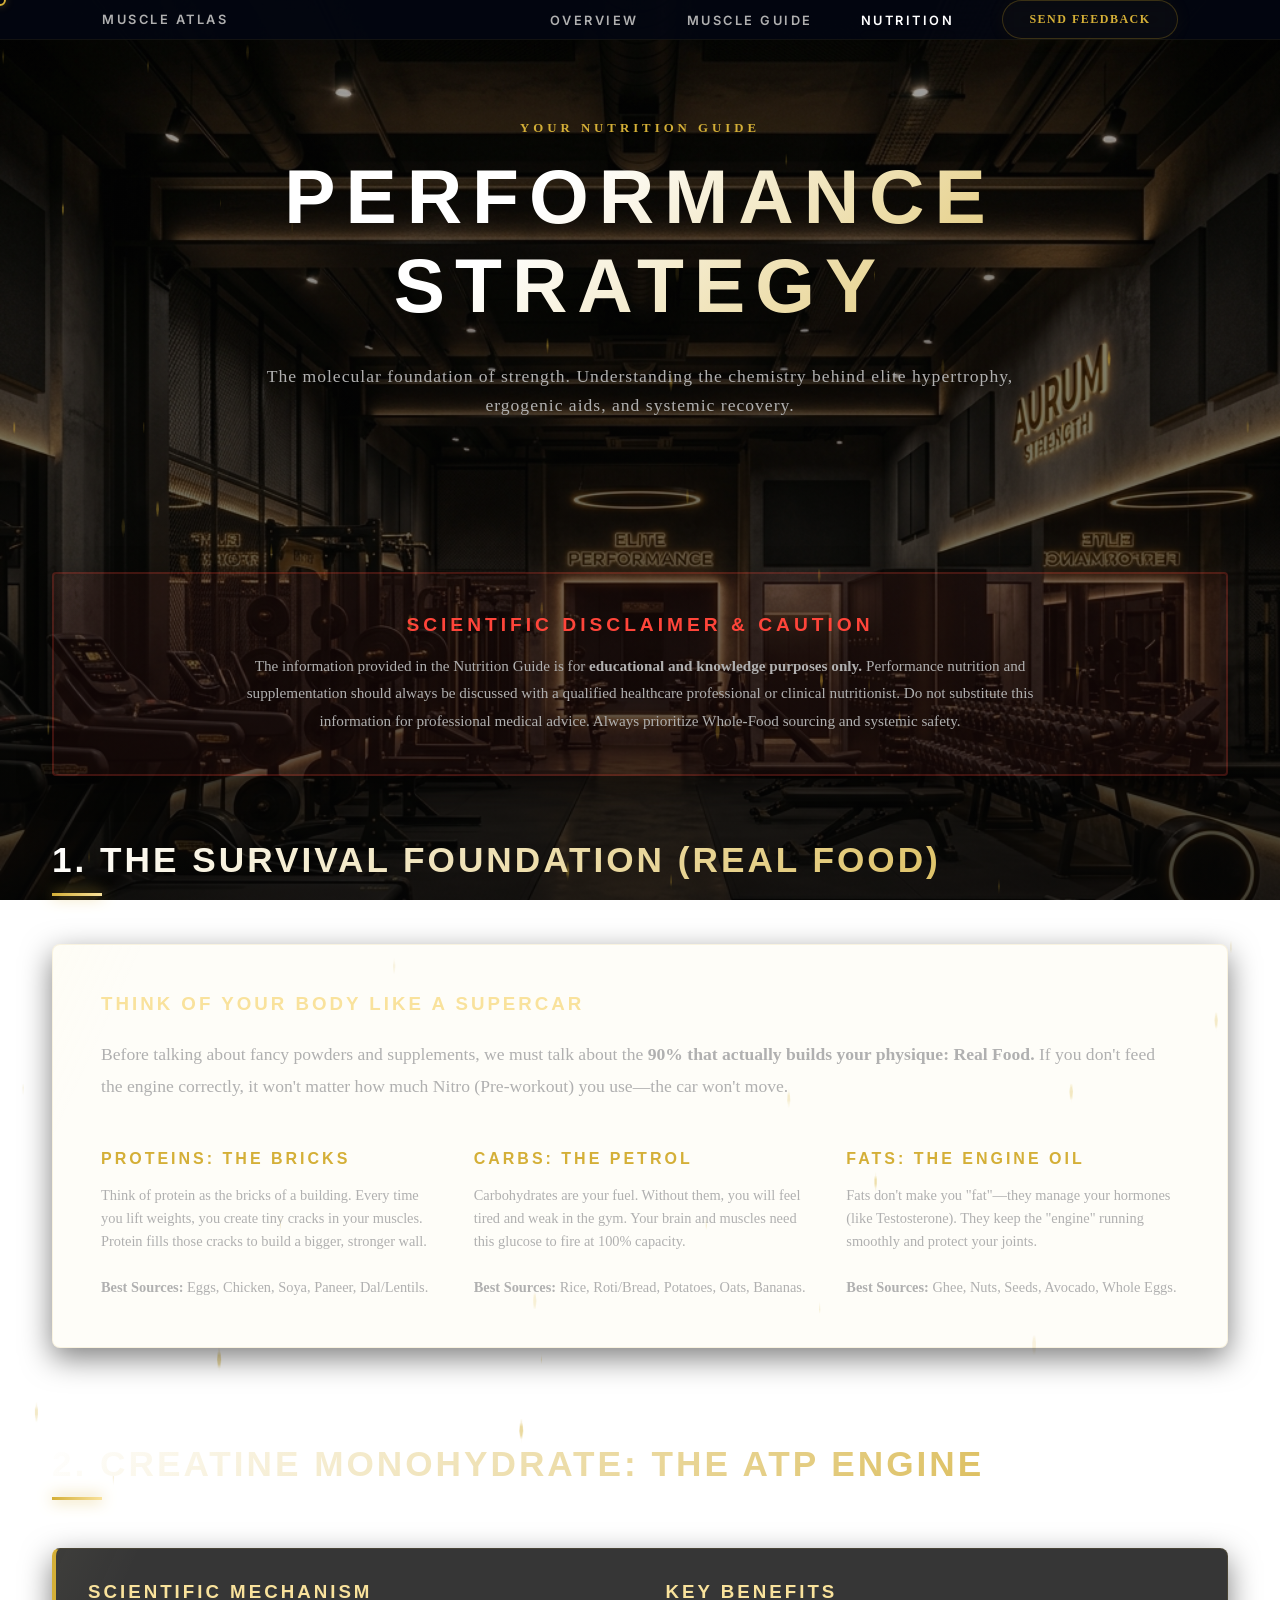
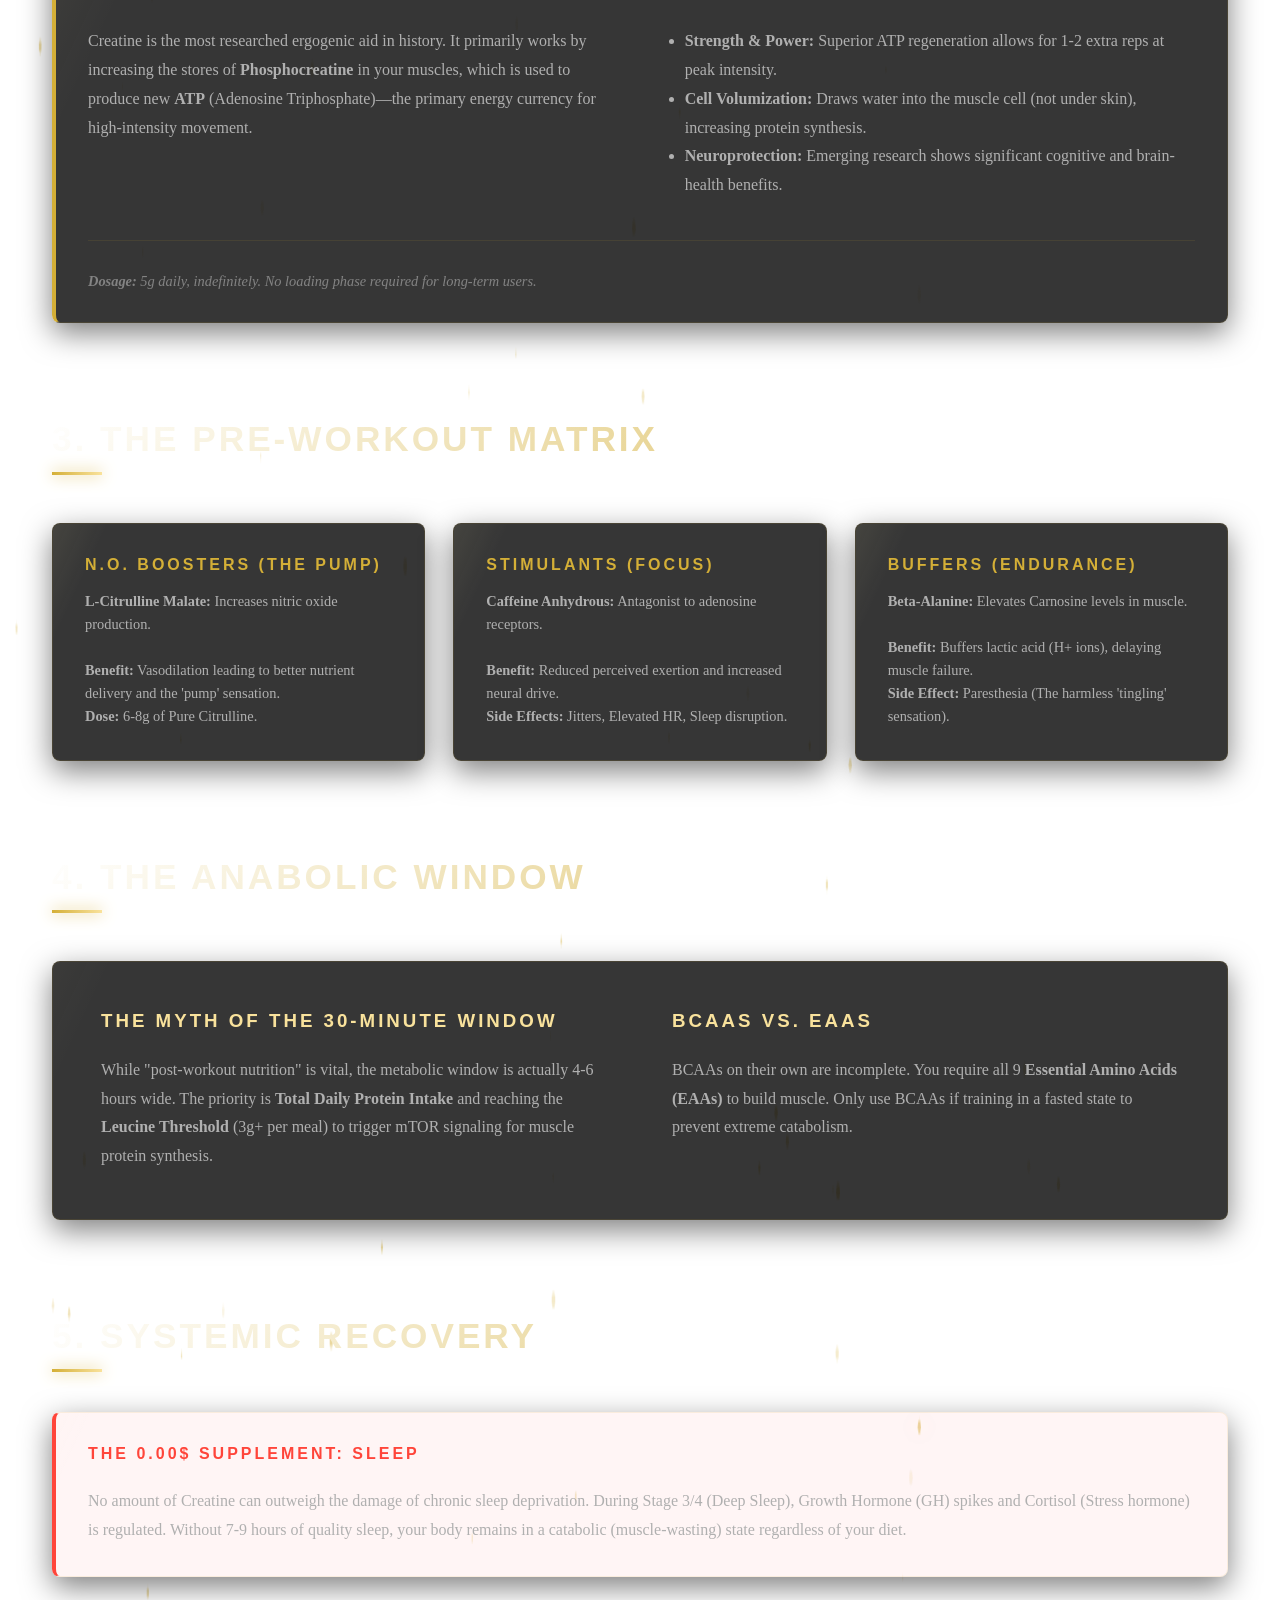
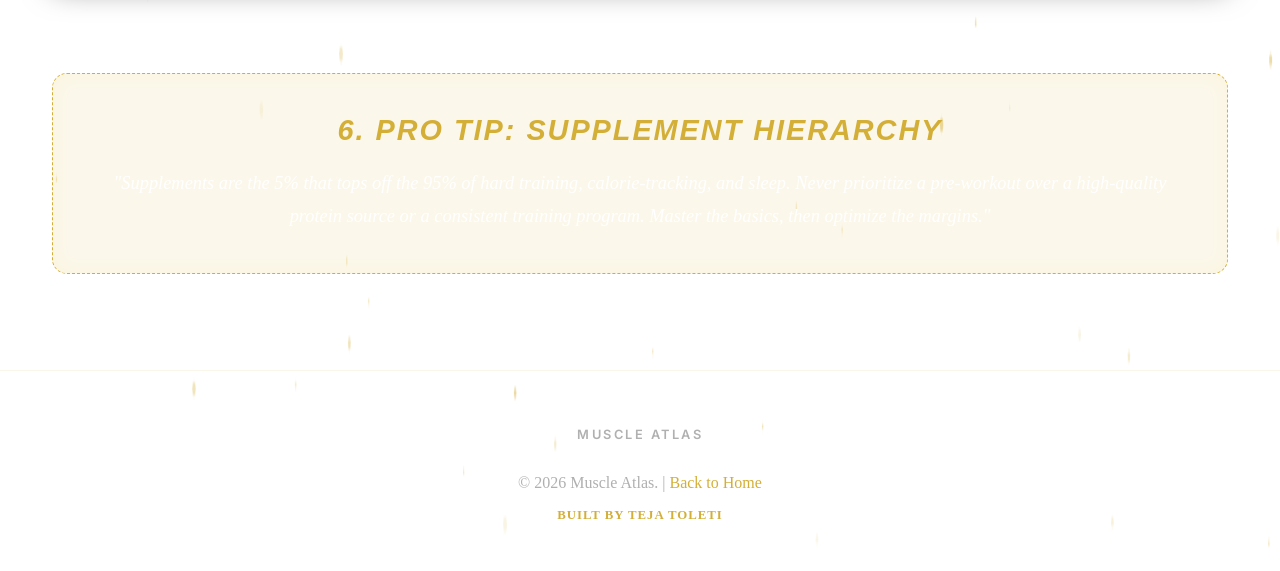
==== commit 531544d5: "Feature: Interactive Gravity Dots Background" ====
--- a/nutrition.html
+++ b/nutrition.html
@@ -7,6 +7,7 @@
     <link rel="stylesheet" href="css/style.css">
 </head>
 <body style="background: linear-gradient(rgba(5, 5, 5, 0.35), rgba(5, 5, 5, 0.75)), url('assets/hero_bg.png'); background-attachment: fixed; background-size: cover;">
+    <canvas id="gravity-canvas"></canvas>
     <nav>
         <a href="index.html" class="logo">MUSCLE ATLAS</a>
         <ul class="nav-links">
@@ -186,5 +187,7 @@
     <div class="page-sweep"></div>
     
     <script src="js/main.js"></script>
+    <script src="js/dots.js"></script>
 </body>
 </html>
+
--- a/css/style.css
+++ b/css/style.css
@@ -71,6 +71,19 @@
     overflow: hidden;
     pointer-events: none;
     background: #020202; /* Total darkness for the gold swarm */
+}
+
+/* ───────────────────────────────────────
+   INTERACTIVE GRAVITY DOTS
+─────────────────────────────────────── */
+#gravity-canvas {
+    position: fixed;
+    top: 0;
+    left: 0;
+    width: 100%;
+    height: 100%;
+    z-index: -50; /* Deepest background layer */
+    pointer-events: none; /* Let clicks pass through to the website */
 }
 
 .bg-ambient-glow {
@@ -833,8 +846,31 @@
     );
 }
     .hero-visual { display: none; }
-    header h1 { font-size: 2.8rem !important; }
-    .nav-links  { gap: 1.5rem; }
+    header h1 { font-size: clamp(2.5rem, 10vw, 3.5rem) !important; }
+    
+    /* Mobile Navigation & Layout Fix */
+    nav {
+        flex-direction: column;
+        height: auto;
+        padding: 1rem 0;
+        gap: 0.8rem;
+        position: fixed;
+    }
+    
+    /* Push content away from tall mobile nav */
+    header.muscle-hero, #hero { 
+        padding-top: 140px !important; 
+    }
+
+    .nav-links {
+        flex-wrap: wrap;
+        justify-content: center;
+        gap: 0.8rem 1.2rem;
+        padding: 0 1rem;
+    }
+    .nav-link { font-size: 0.7rem; }
+    .logo { font-size: 1rem; }
+
     .grid-cols-3 { grid-template-columns: 1fr; }
 }
 
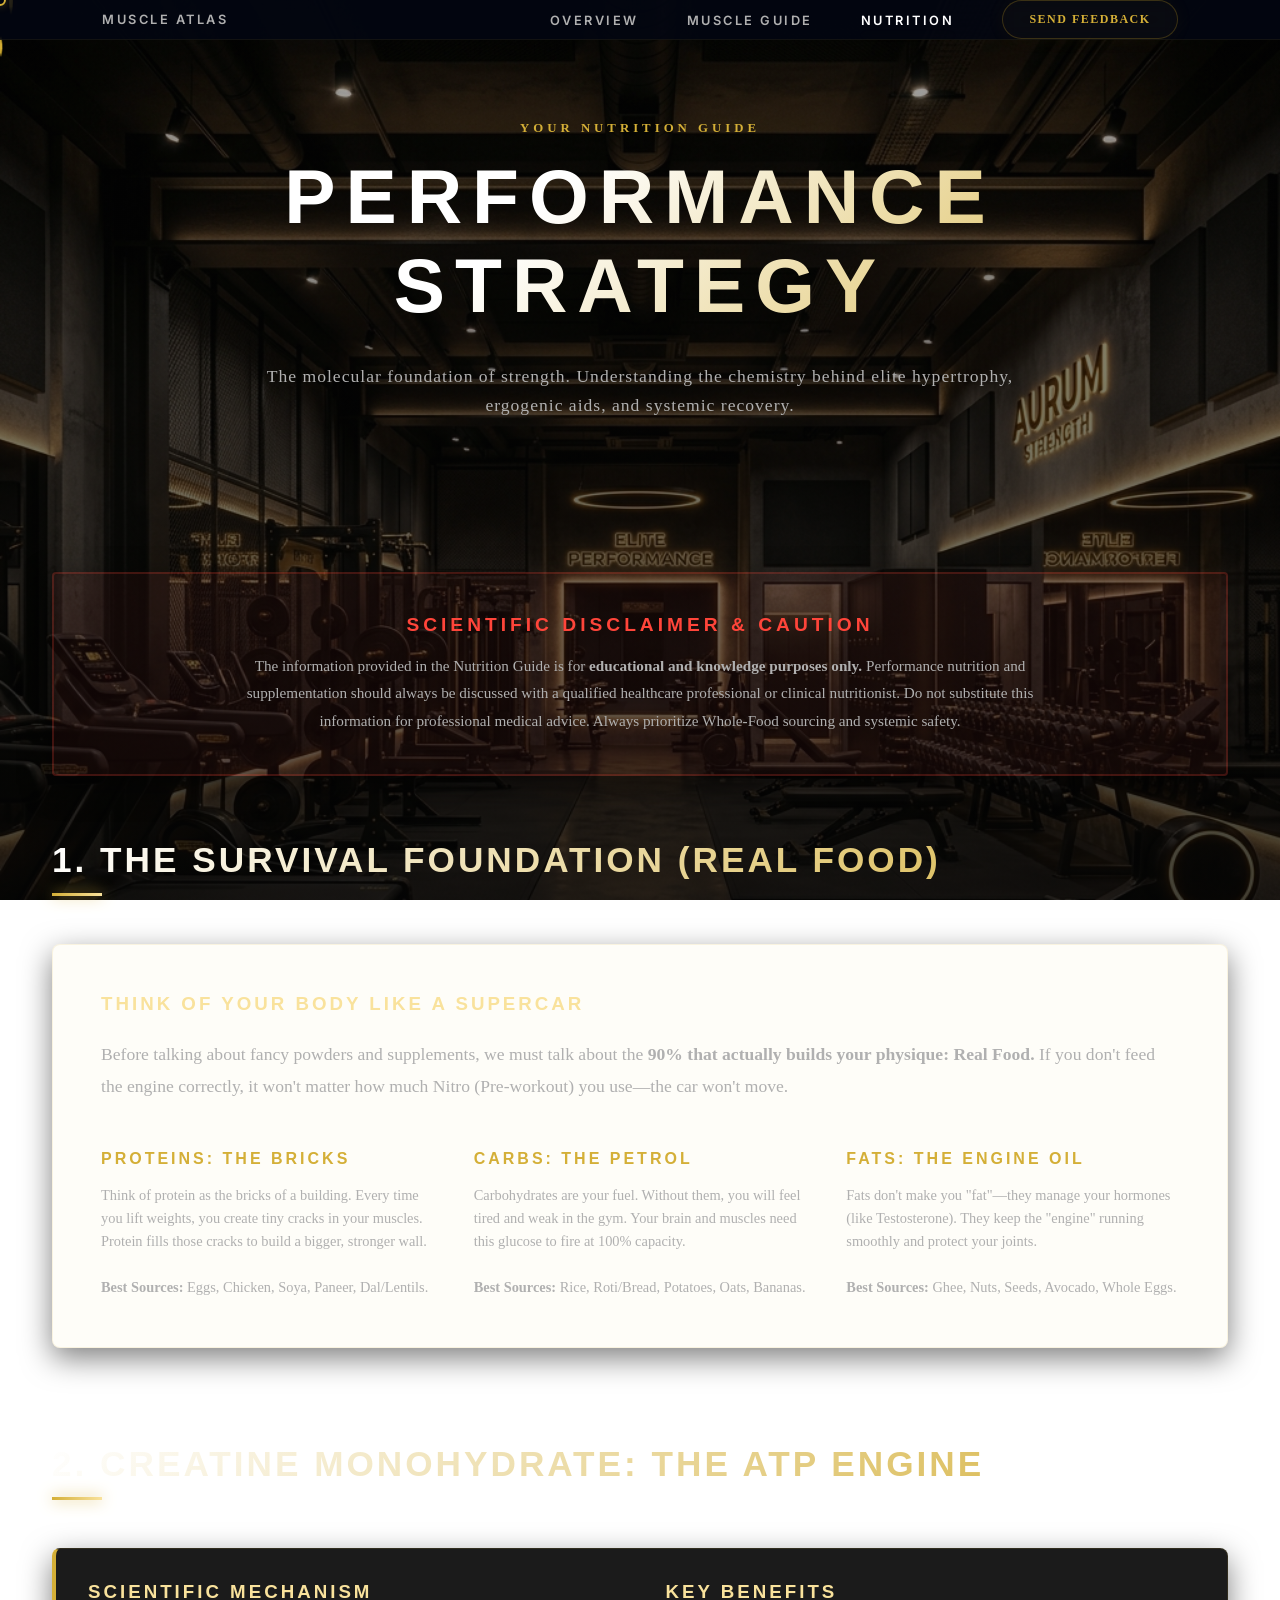
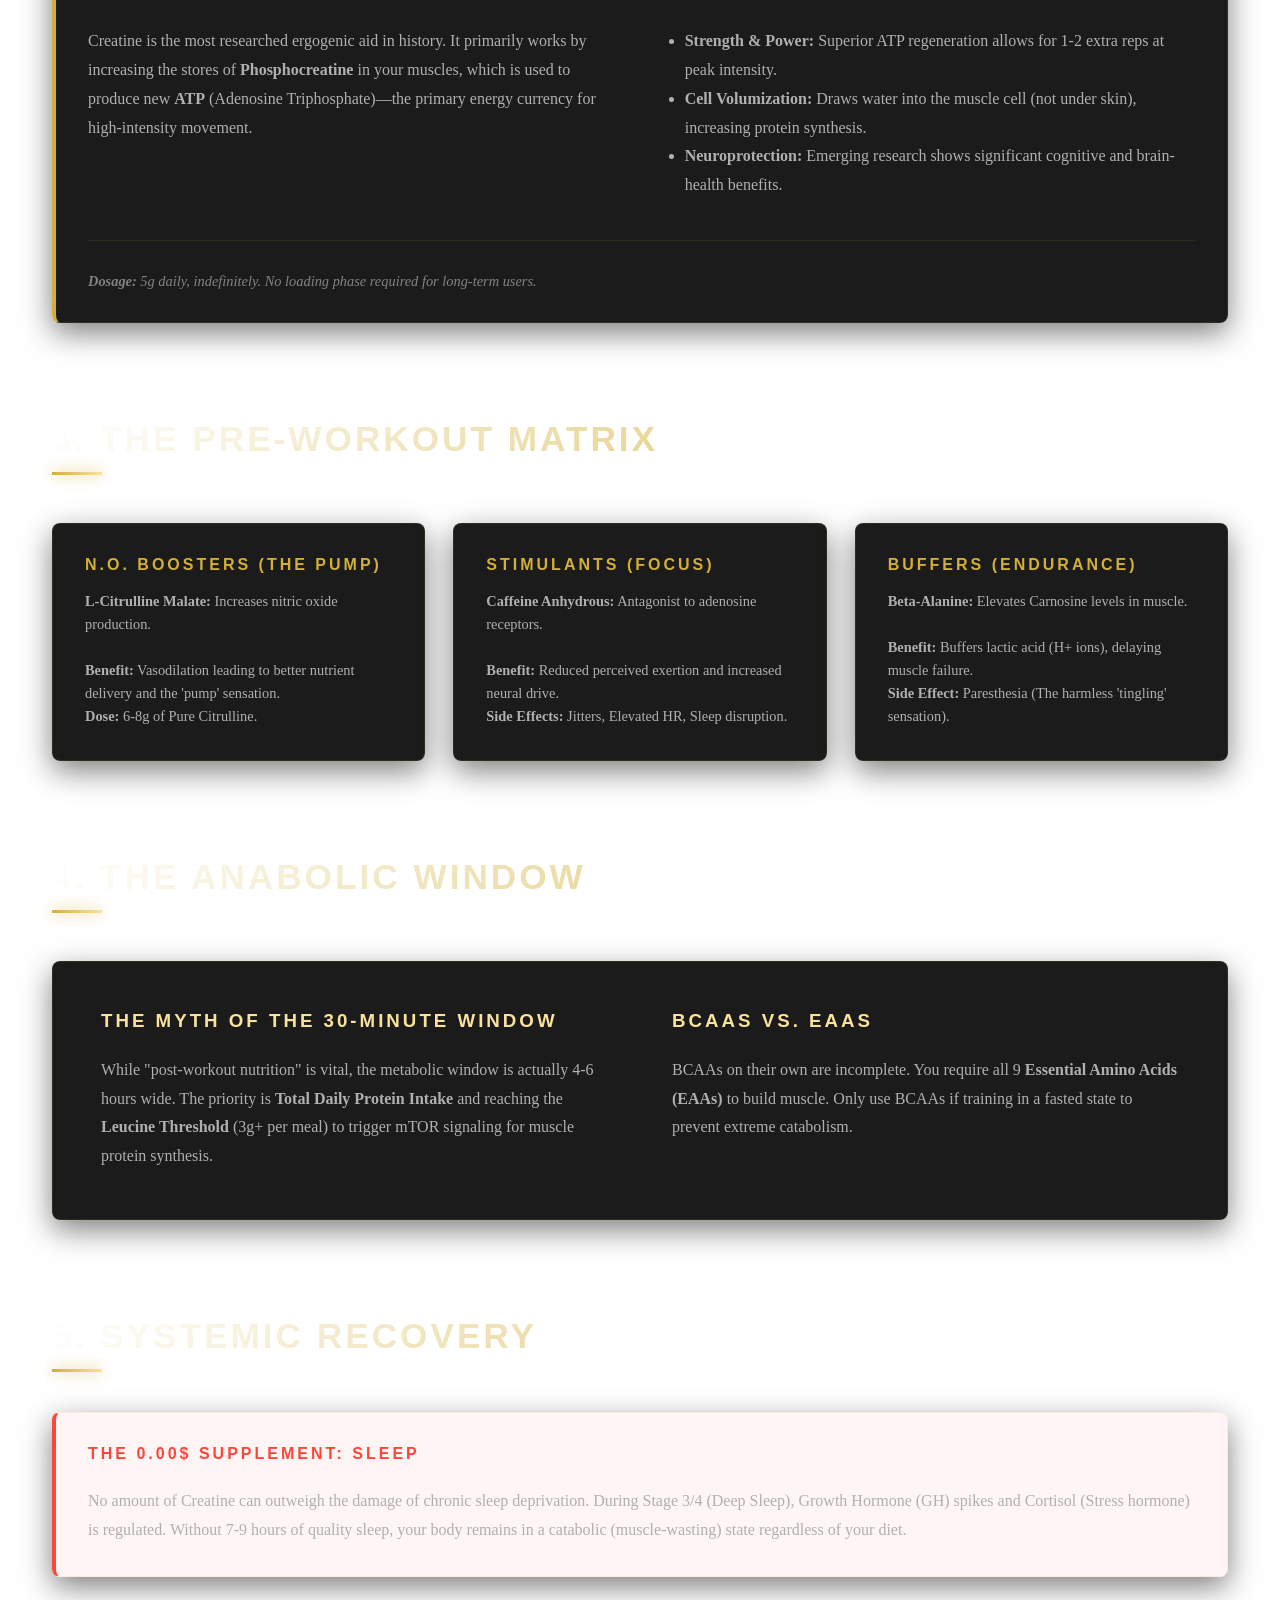
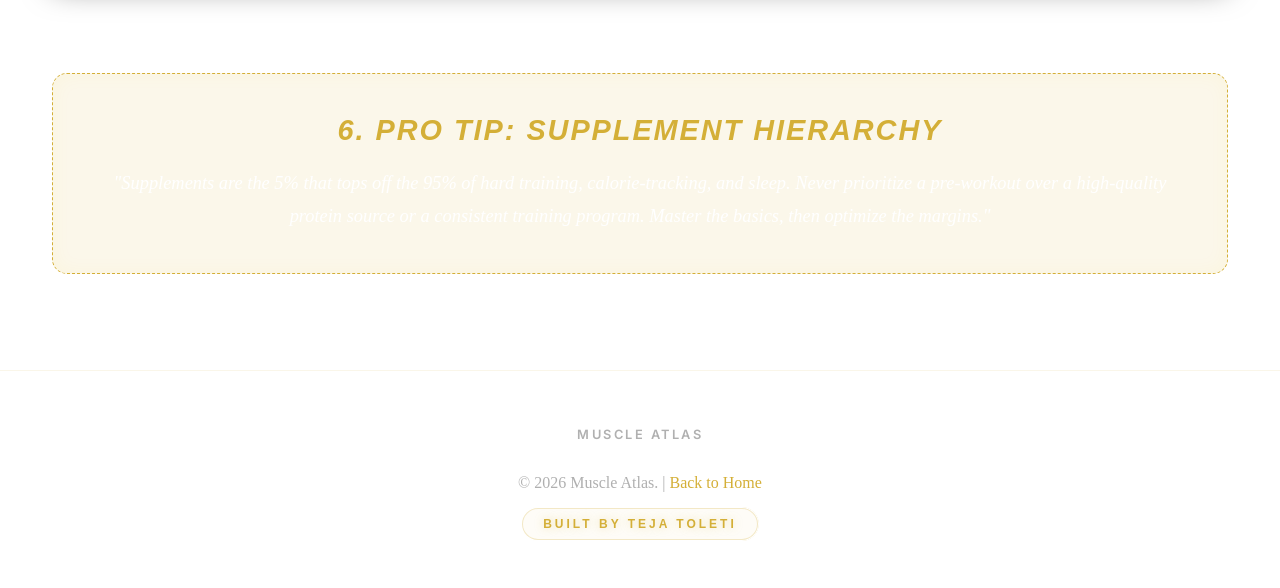
==== commit 0ec6257e: "MAGIC: Elite Creator Signature implementation with Gold Dust and Cursor Focus" ====
--- a/nutrition.html
+++ b/nutrition.html
@@ -179,7 +179,12 @@
     <footer style="text-align: center; padding: 3rem 0; border-top: 1px solid rgba(201, 162, 39, 0.1); margin-top: 4rem;">
         <div class="logo" style="margin-bottom: 1.5rem;"><a href="index.html" style="color: inherit; text-decoration: none;">MUSCLE ATLAS</a></div>
         <p style="margin-bottom: 1rem; color: var(--text-secondary);">&copy; 2026 Muscle Atlas. | <a href="index.html" style="color: var(--accent-color); text-decoration: none;">Back to Home</a></p>
-        <p style="font-weight: 600; color: var(--accent-color); letter-spacing: 1px; font-size: 0.8rem; text-transform: uppercase;">Built by Teja Toleti</p>
+        <a href="index.html" class="magic-creator-tag">
+            <span class="sparkle star-1"></span>
+            <span class="sparkle star-2"></span>
+            <span class="sparkle star-3"></span>
+            Built by Teja Toleti
+        </a>
     </footer>
 
     <!-- Static Navigation Elements -->
--- a/css/style.css
+++ b/css/style.css
@@ -82,8 +82,9 @@
     left: 0;
     width: 100%;
     height: 100%;
-    z-index: -50; /* Deepest background layer */
-    pointer-events: none; /* Let clicks pass through to the website */
+    z-index: 25; /* Render high up so dots float OVER backgrounds, avoiding negative z-buffer crashes */
+    pointer-events: none;
+    mix-blend-mode: screen; /* Extra cinematic glow */
 }
 
 .bg-ambient-glow {
@@ -977,7 +978,9 @@
     border: 1px solid var(--border-color);
     border-radius: 8px; /* Smooth rounded corners */
     padding: 2rem;
-    transition: all 0.5s cubic-bezier(0.25, 0.46, 0.45, 0.94);
+    transition: transform 0.5s cubic-bezier(0.25, 0.46, 0.45, 0.94),
+                box-shadow 0.5s cubic-bezier(0.25, 0.46, 0.45, 0.94),
+                border-color 0.5s cubic-bezier(0.25, 0.46, 0.45, 0.94);
     position: relative;
     overflow: hidden;
 }
@@ -1005,19 +1008,55 @@
     100% { filter: blur(2px) brightness(1); }
 }
 
+/* Fix redundant anchor wrapper transform stack */
+.grid-cols-3 a {
+    display: block;
+    text-decoration: none;
+    position: relative;
+    /* Removed z-index restriction to align with pure glass-card behavior */
+}
+
+/* Base Stable Glass Card - Removed backdrop-filter to prevent browser layer crashes */
+.glass-card {
+    background: rgba(15, 15, 15, 0.95); /* Solid nearly-black for stability */
+    border: 1px solid var(--border-color);
+    border-radius: 8px;
+    padding: 2rem;
+    transition: transform 0.3s cubic-bezier(0.17, 0.67, 0.83, 0.67), 
+                box-shadow 0.3s ease, 
+                border-color 0.3s ease;
+    position: relative;
+    overflow: hidden;
+}
+
 .glass-card:hover {
-    transform: translateY(-8px) scale(1.02);
-    box-shadow: 0 15px 45px rgba(255, 215, 0, 0.15), 0 0 25px rgba(201, 162, 39, 0.2);
-    border-color: rgba(255, 215, 0, 0.6);
-}
-
-/* 3D Parallax Depth for Muscle Cards */
+    z-index: 100; /* Move to top of stack when hovering */
+    transform: translateY(-10px) scale(1.02);
+    box-shadow: 0 20px 50px rgba(0,0,0,0.8), 0 0 30px rgba(212, 175, 55, 0.2);
+    border-color: var(--accent-color);
+}
+
+/* Specific Muscle Card Stability - Fully Synchronized to Glass Card */
 .muscle-card {
-    transform-style: preserve-3d;
-    perspective: 1200px;
-    position: relative;
-    overflow: hidden;
-}
+    -webkit-backface-visibility: hidden;
+    backface-visibility: hidden;
+}
+
+/* Glass Vibration Keyframes - Fully Deprecated for Stability */
+@keyframes glassShake {
+    0%   { transform: translateY(-10px) scale(1.02); }
+    100% { transform: translateY(-10px) scale(1.02); }
+}
+
+/* Removed glassShake animation as per request for clean, unified hover consistency */
+/* Removed all extra shake and scanline triggers for clean unified hover */
+.card-chest { background: linear-gradient(rgba(10, 10, 10, 0.6), rgba(10, 10, 10, 0.75)), url('../assets/chest_art.png') !important; background-size: cover !important; background-position: center !important; }
+.card-back { background: linear-gradient(rgba(10, 10, 10, 0.6), rgba(10, 10, 10, 0.75)), url('../assets/back_art.png') !important; background-size: cover !important; background-position: center !important; }
+.card-legs { background: linear-gradient(rgba(10, 10, 10, 0.6), rgba(10, 10, 10, 0.75)), url('../assets/legs_art.png') !important; background-size: cover !important; background-position: center !important; }
+.card-shoulders { background: linear-gradient(rgba(10, 10, 10, 0.6), rgba(10, 10, 10, 0.75)), url('../assets/shoulders_art.png') !important; background-size: cover !important; background-position: center !important; }
+.card-core { background: linear-gradient(rgba(10, 10, 10, 0.6), rgba(10, 10, 10, 0.75)), url('../assets/core_art.png') !important; background-size: cover !important; background-position: center !important; }
+.card-arms { background: linear-gradient(rgba(10, 10, 10, 0.6), rgba(10, 10, 10, 0.75)), url('../assets/arms_art.png') !important; background-size: cover !important; background-position: top center !important; }
+.card-nutrition { background: linear-gradient(rgba(10, 10, 10, 0.5), rgba(5, 5, 5, 0.7)), url('../assets/nutrition_art.png') !important; background-size: cover !important; background-position: center !important; }
 
 /* Biomechanical Scanline Effect */
 .muscle-card::before {
@@ -1034,10 +1073,7 @@
     transition: opacity 0.5s;
 }
 
-.muscle-card:hover::before {
-    opacity: 1;
-    animation: muscleScan 4s linear infinite;
-}
+/* Removed muscleScan animation */
 
 @keyframes muscleScan {
     0% { top: -100%; }
@@ -1046,31 +1082,17 @@
 }
 
 .muscle-card > * {
-    transform: translateZ(0px);
+    transform: translateY(0) scale(1);
     transition: transform 0.4s cubic-bezier(0.16, 1, 0.3, 1);
 }
 
-.muscle-card:hover .muscle-icon {
-    transform: translateZ(50px) scale(1.1);
-}
-
-.muscle-card:hover h3 {
-    transform: translateZ(40px);
-}
-
-.muscle-card:hover p {
-    transform: translateZ(30px);
-}
-
-.muscle-card:hover .card-cta {
-    transform: translateZ(45px);
-}
+/* Removed all extra child transforms */
 
 .glass-card::after {
     content: '';
     position: absolute;
-    top: 0; left: -100%; width: 100%; height: 100%;
-    background: linear-gradient(to right, transparent, rgba(255, 243, 176, 0.25), transparent);
+    top: 0; left: -100%; width: 50%; height: 100%;
+    background: linear-gradient(to right, transparent, rgba(255, 255, 255, 0.5), transparent);
     transform: skewX(-25deg);
     transition: none;
     z-index: 10;
@@ -1078,12 +1100,14 @@
 }
 
 .glass-card:hover::after {
-    animation: luxuriousSweep 0.8s ease-out forwards;
+    animation: luxuriousSweep 0.5s cubic-bezier(0.23, 1, 0.32, 1) forwards; /* Faster, sharper shine */
 }
 
 @keyframes luxuriousSweep {
-    0% { left: -100%; }
-    100% { left: 200%; }
+    0% { left: -110%; transform: skewX(-25deg) scaleX(1); opacity: 0; }
+    30% { opacity: 1; }
+    70% { opacity: 1; }
+    100% { left: 200%; transform: skewX(-25deg) scaleX(2); opacity: 0; }
 }
 
 
@@ -1324,12 +1348,36 @@
     100% { background-position: 200% 0; }
 }
 
+.magic-creator-tag {
+    display: inline-flex;
+    align-items: center;
+    gap: 1rem;
+    padding: 8px 20px;
+    background: rgba(212, 175, 55, 0.04);
+    border: 1px solid rgba(212, 175, 55, 0.25);
+    border-radius: 40px;
+    color: #d4af37 !important;
+    font-size: 0.75rem;
+    font-weight: 800;
+    text-transform: uppercase;
+    letter-spacing: 3px;
+    text-decoration: none;
+    transition: all 0.5s cubic-bezier(0.165, 0.84, 0.44, 1);
+    animation: creatorBreathe 4s infinite alternate ease-in-out;
+}
+
+@keyframes creatorBreathe {
+    0% { transform: scale(1); box-shadow: 0 4px 15px rgba(0,0,0,0.2); }
+    100% { transform: scale(1.02); box-shadow: 0 8px 25px rgba(212, 175, 55, 0.1); border-color: rgba(212, 175, 55, 0.5); }
+}
+
 .magic-creator-tag:hover {
-    background: rgba(212, 175, 55, 0.08);
-    border-color: rgba(212, 175, 55, 0.4);
-    transform: translateY(-3px) scale(1.02);
-    box-shadow: 0 10px 30px rgba(212, 175, 55, 0.1), 0 0 20px rgba(255, 215, 0, 0.1);
-    color: #FFF3B0;
+    background: rgba(212, 175, 55, 0.1);
+    border-color: #ffd700;
+    transform: translateY(-5px) scale(1.05);
+    letter-spacing: 6px; /* Kinetic Expansion */
+    box-shadow: 0 15px 45px rgba(0,0,0,0.4), 0 0 30px rgba(255, 215, 0, 0.2);
+    color: #FFF3B0 !important;
 }
 
 /* Sparkles (Magical Dust) */
@@ -1526,14 +1574,7 @@
     100% { opacity: 0.9; transform: scale(1.06) skew(-2deg); filter: hue-rotate(180deg); }
 }
 
-.muscle-card:hover {
-    animation: neonCardPulse 1.5s infinite alternate ease-in-out;
-}
-
-@keyframes neonCardPulse {
-    0% { border-color: rgba(212, 175, 55, 0.2); box-shadow: 0 10px 30px rgba(0,0,0,0.5); }
-    100% { border-color: #ffd700; box-shadow: 0 0 40px rgba(255, 215, 0, 0.3), inset 0 0 20px rgba(255, 215, 0, 0.1); }
-}
+/* Removed redundant neonCardPulse and translateZ hacks */
 
 /* Perfect Screen Fit */
 .container {
